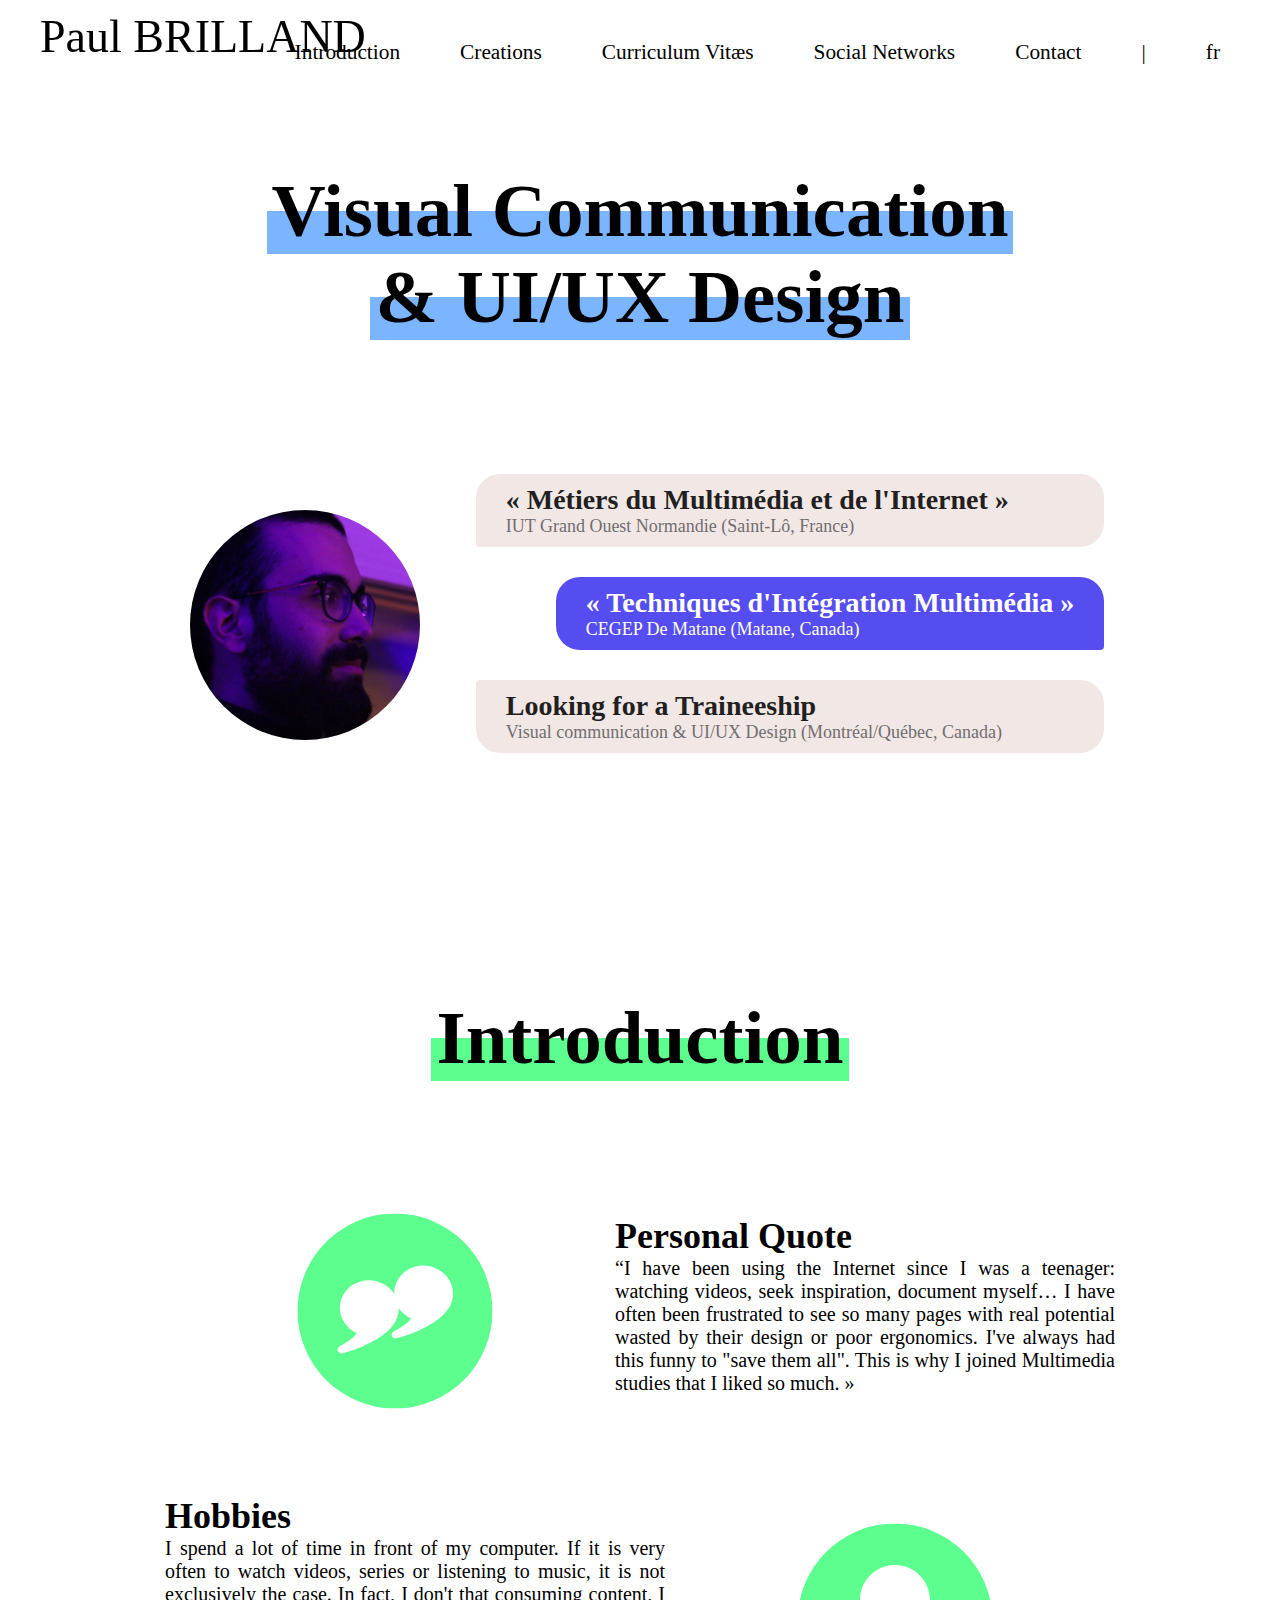
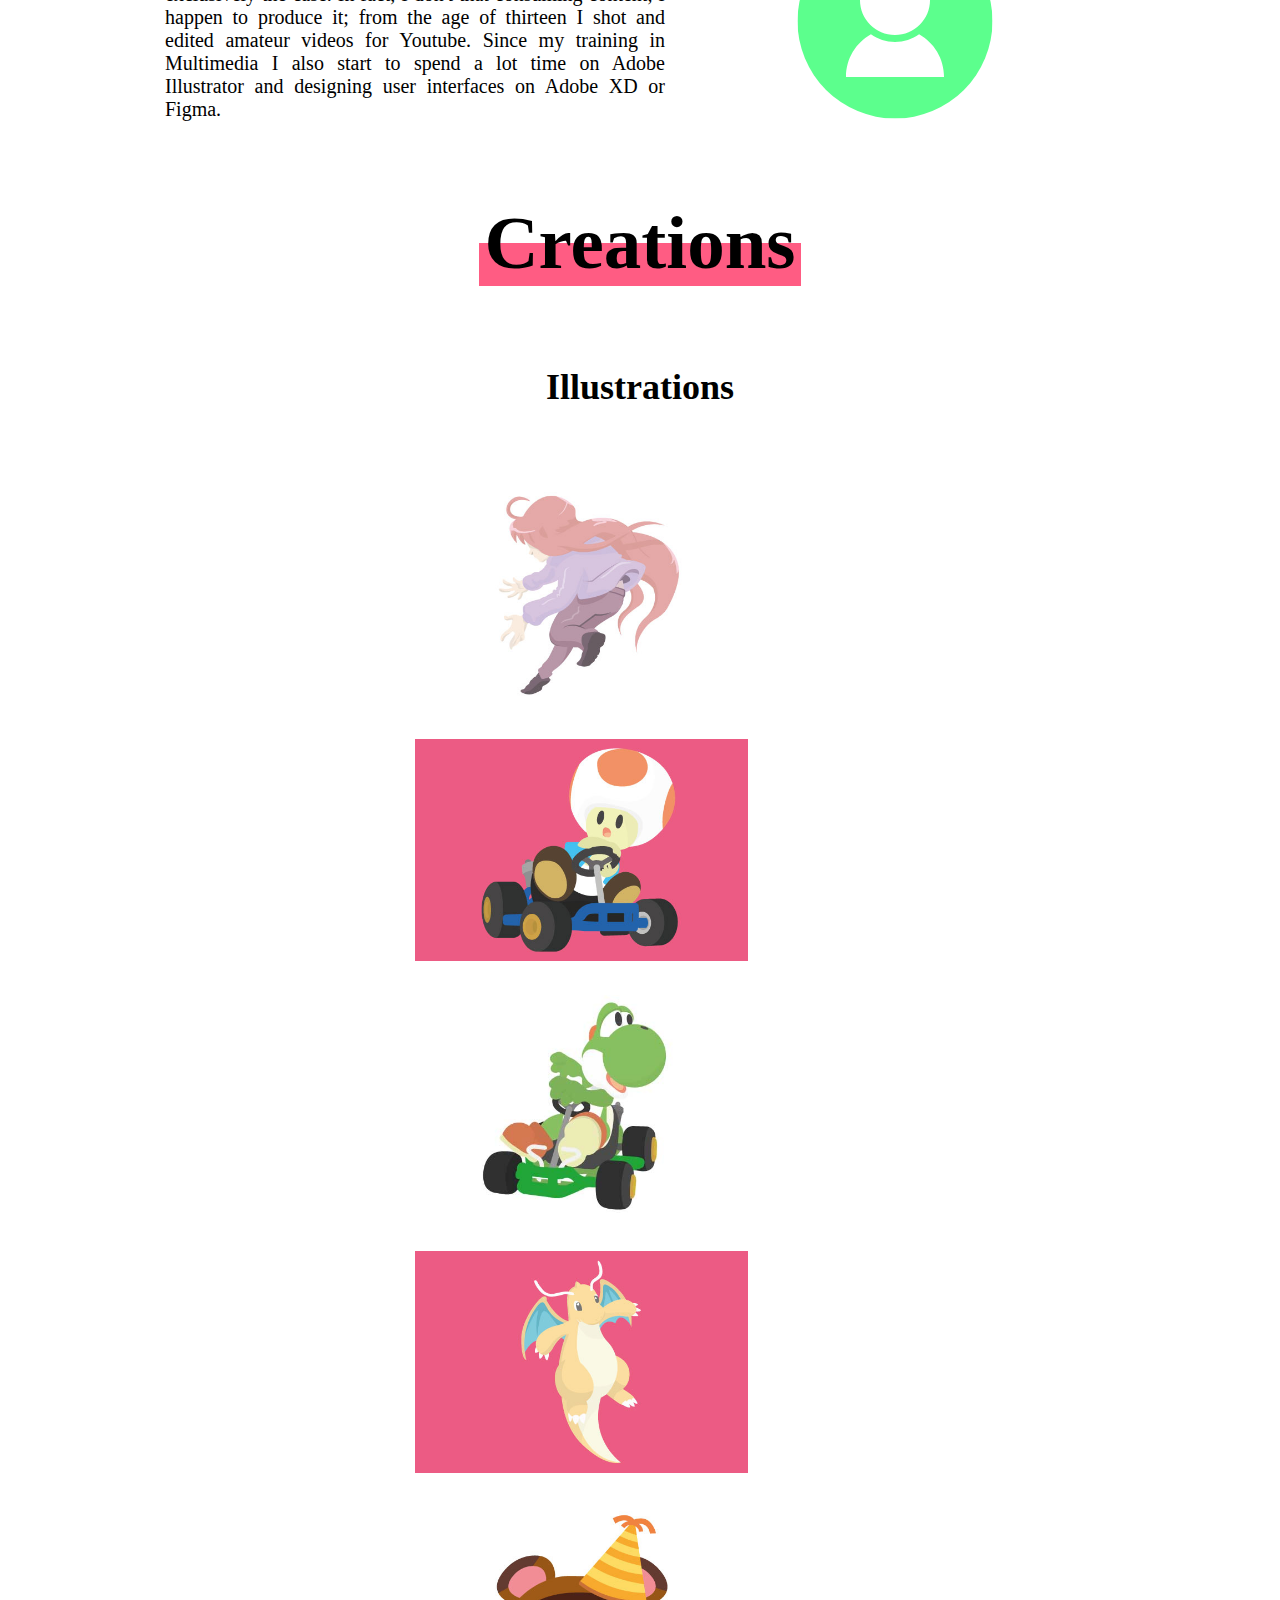
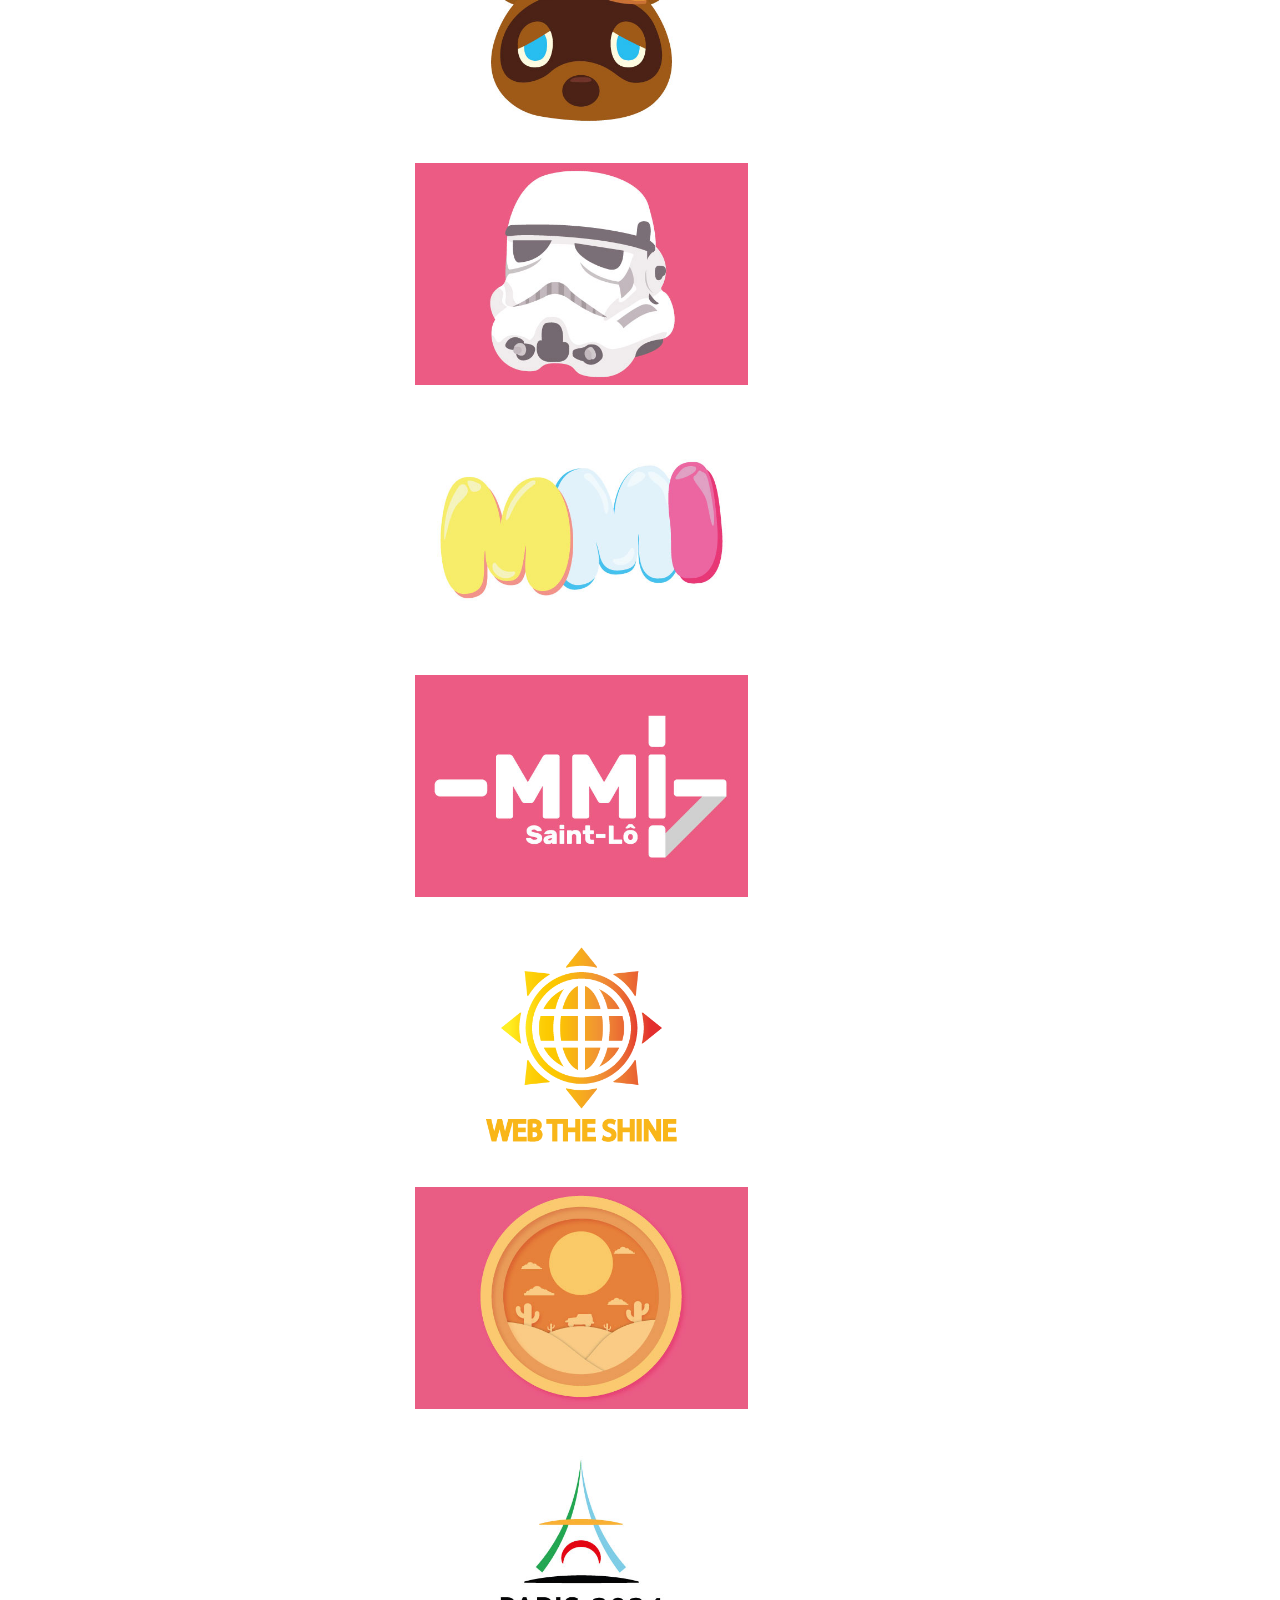
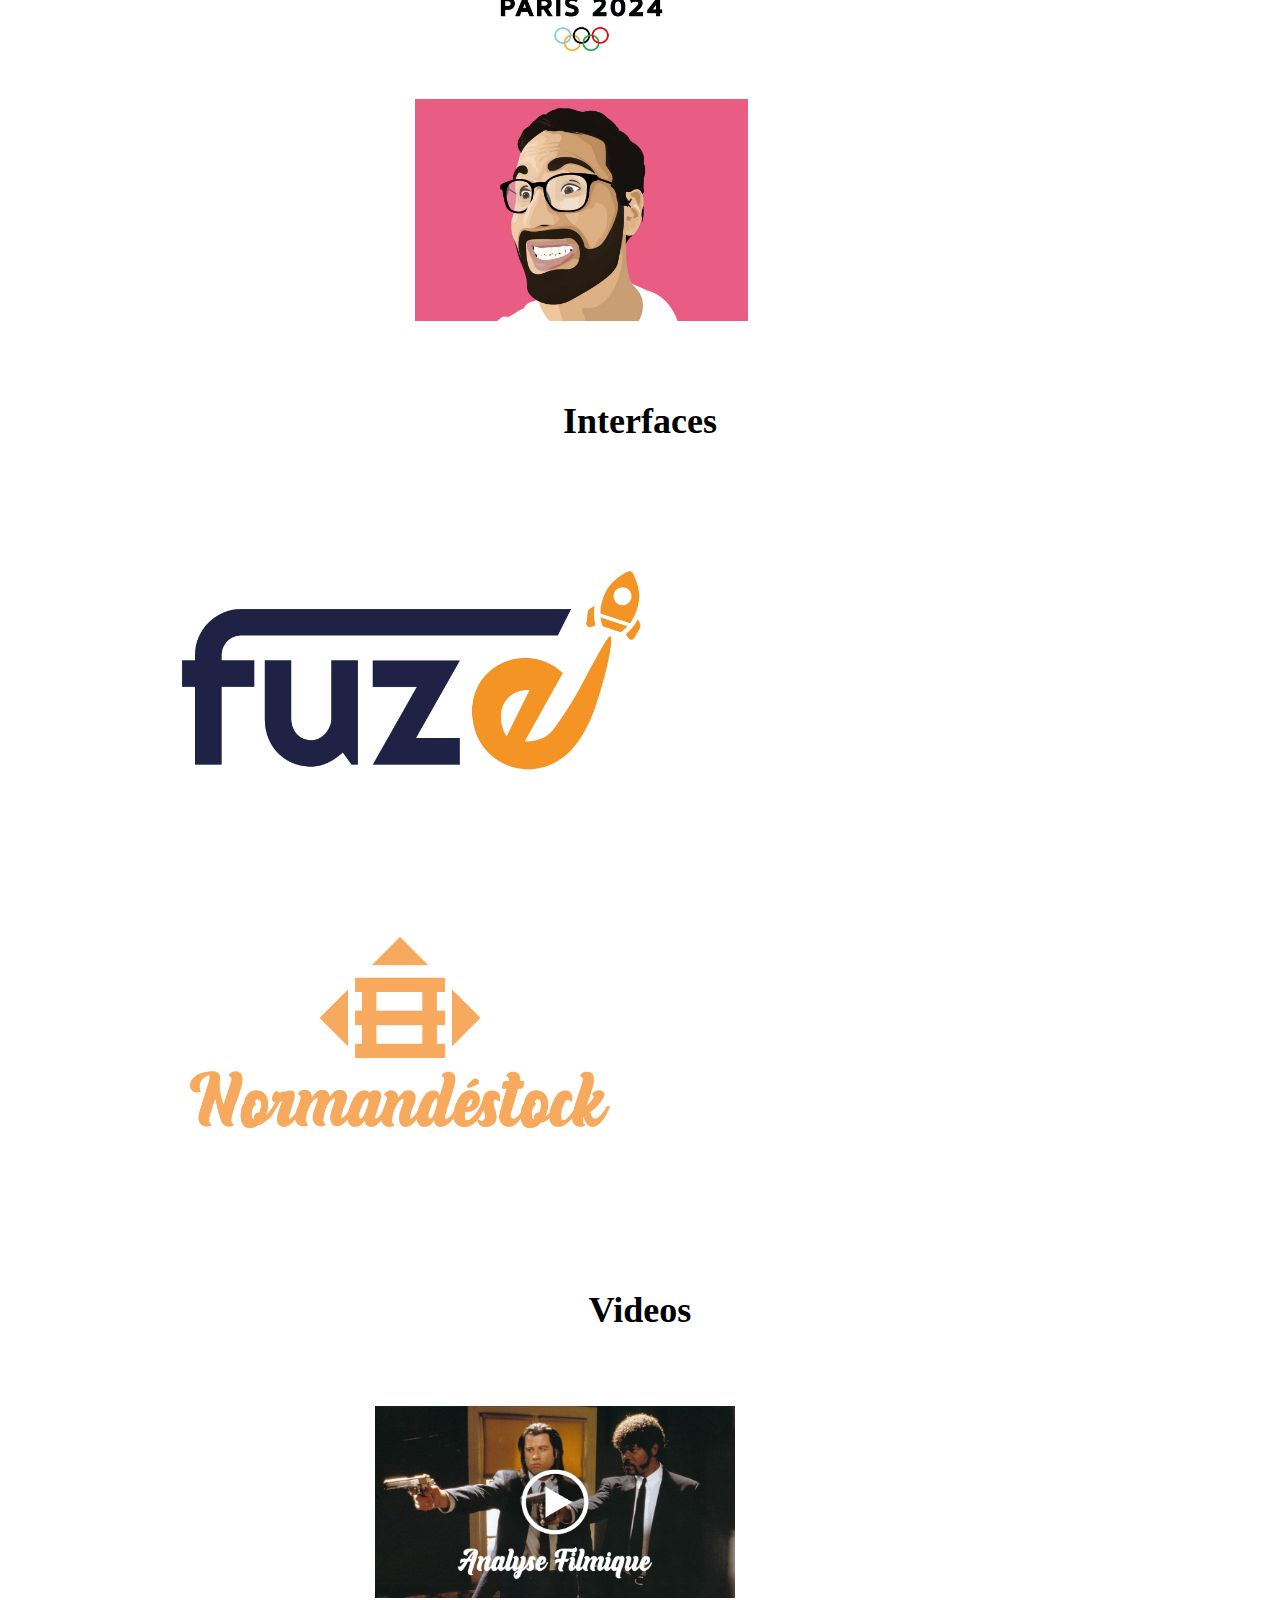
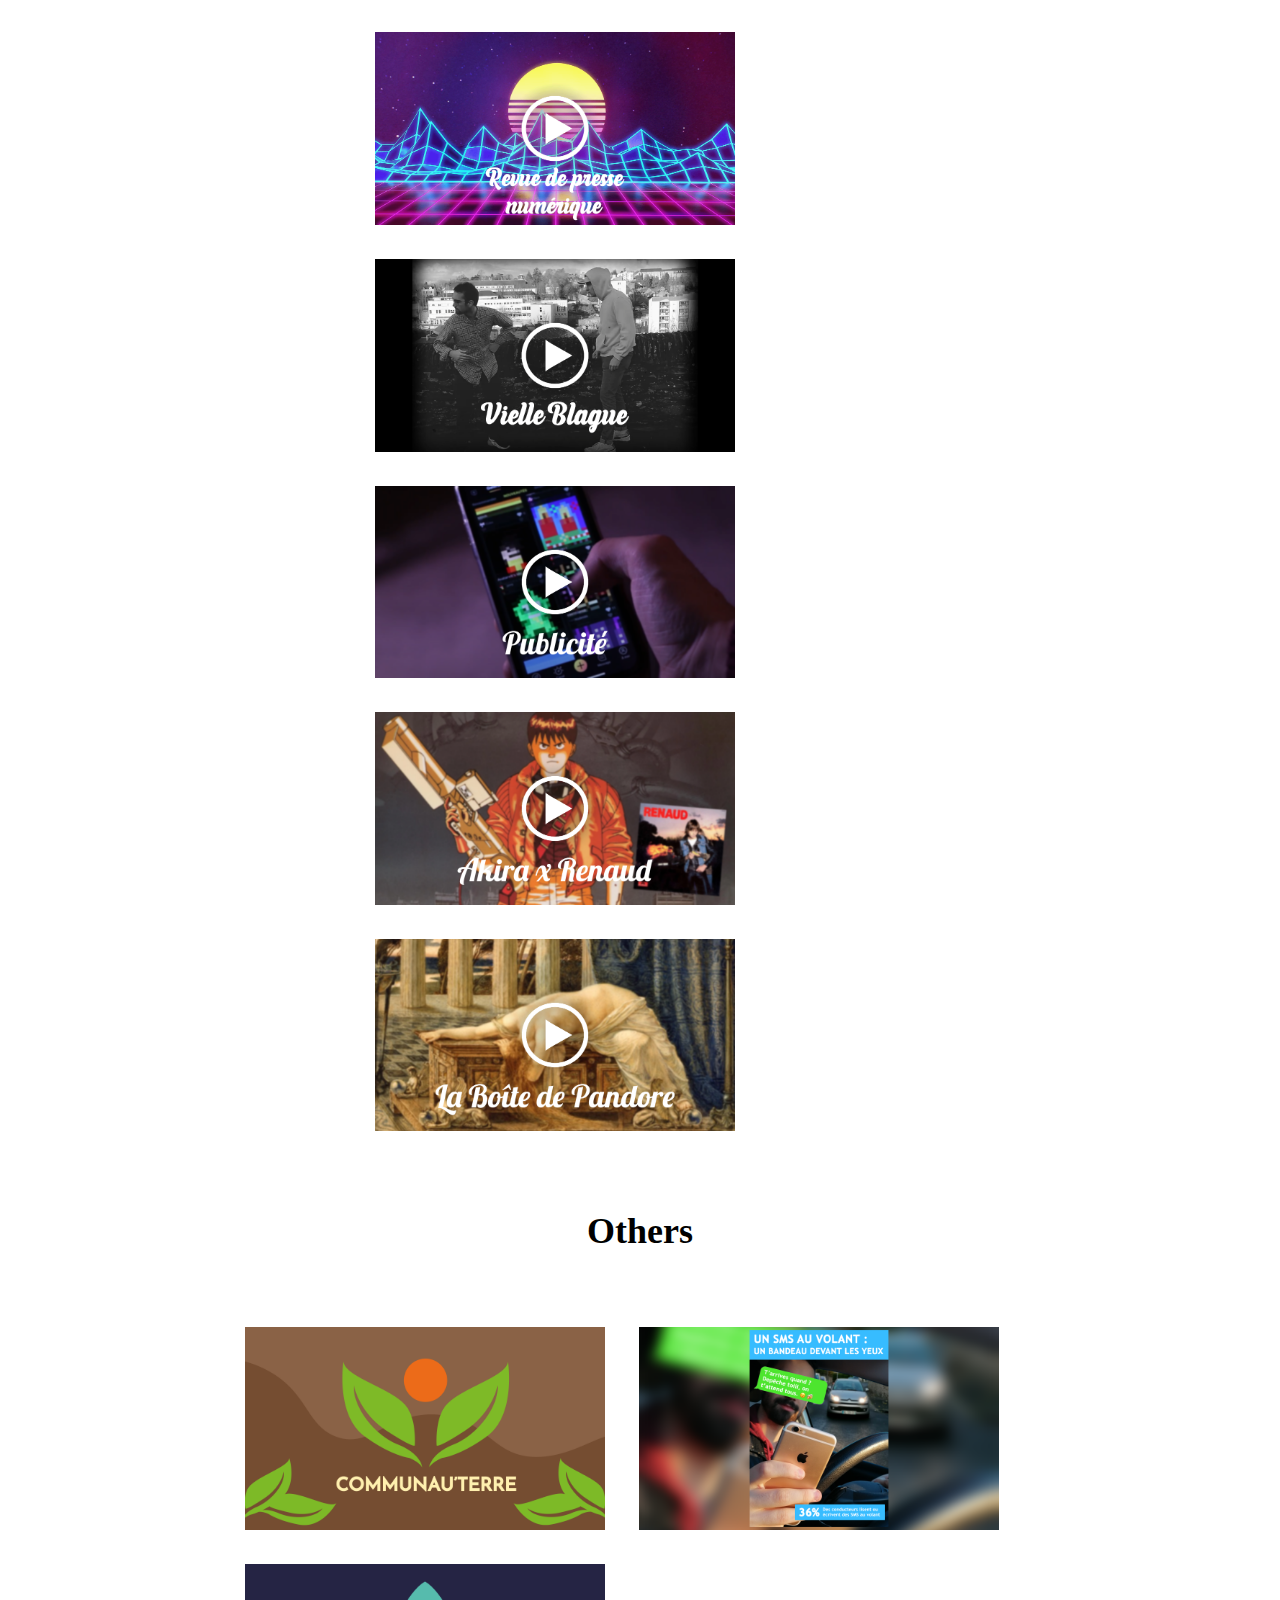
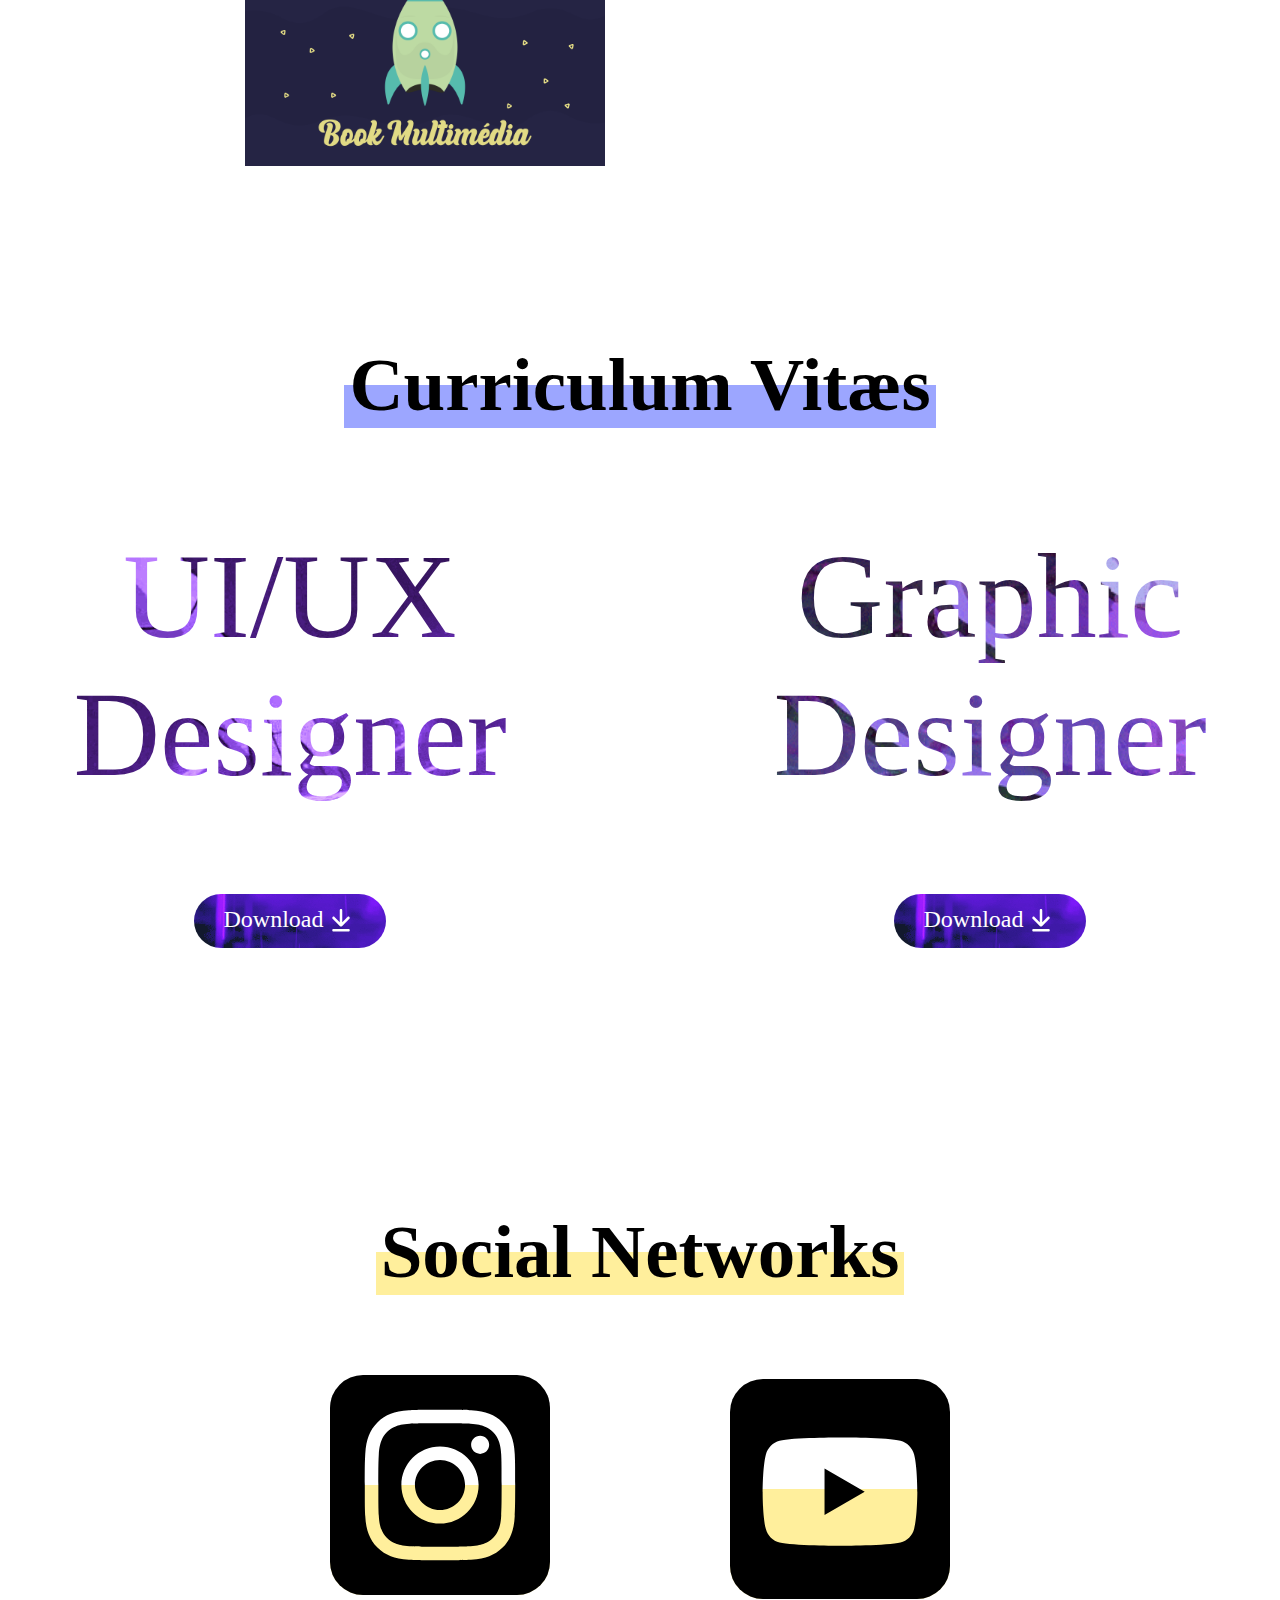
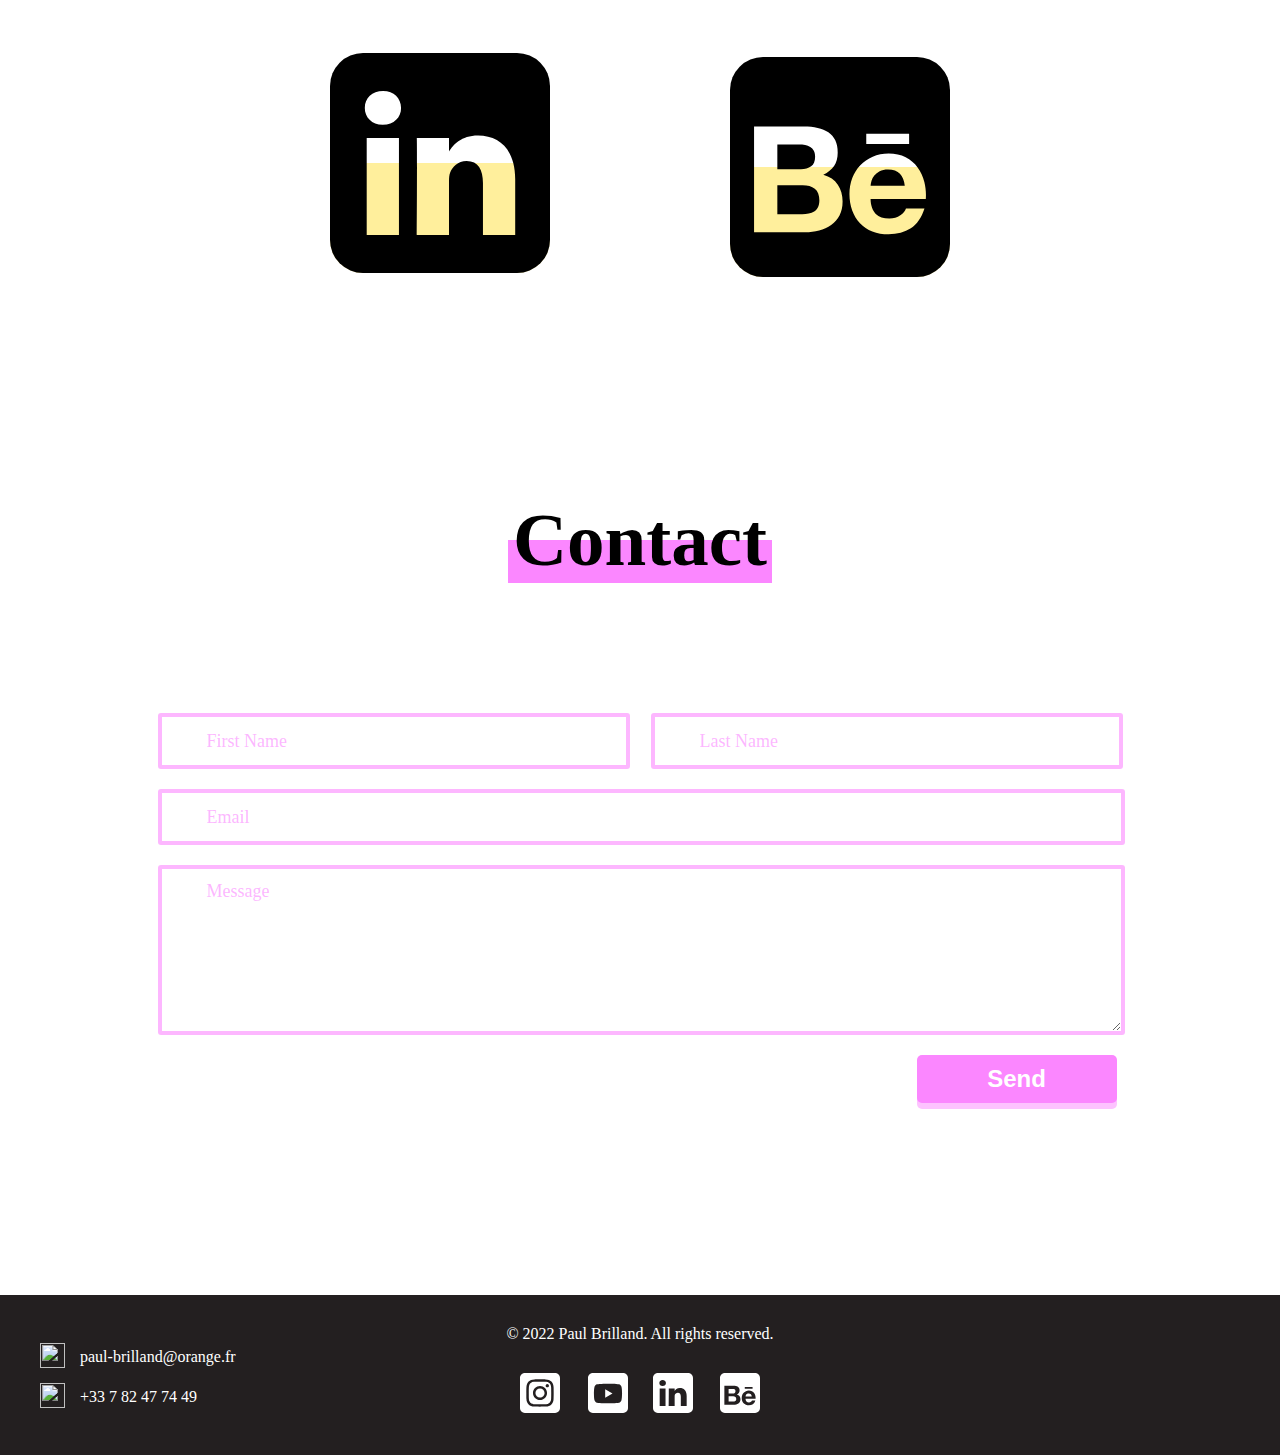
==== english.html @ ced06156 "Add files via upload" ====
<!DOCTYPE html>
<html lang="fr">

<head>
    <title>Portfolio - Paul BRILLAND</title>
    <meta charset="utf-8" />
    <meta name="viewport" content="width=device-width, initial-scale=1.0">
    <link rel="icon" href="images/logo.png" />
    <script src="https://ajax.googleapis.com/ajax/libs/jquery/3.5.1/jquery.min.js"></script>
    <link rel="stylesheet" href="style.css" />
    <link rel="stylesheet" href="lightbox.min.css" />
    <script src="lightbox-plus-jquery.min.js"></script>
</head>

<body>
    <header>
        <a id="logo" href="#accueil">Paul BRILLAND</a>
        <ul id="sectionsheader">            
           <li class="headli"><a href="index.html">fr</a></li>
           <li>|</li>
           <li class="headli"><a href="#contact">Contact</a></li>
           <li class="headli"><a href="#reseaux">Social Networks</a></li>
           <li class="headli"><a href="#cv">Curriculum Vitæs</a></li>
           <li class="headli"><a href="#creations">Creations</a></li>
           <li class="headli" id="headpres"><a href="#presentation">Introduction</a></li> 
        </ul>    
    </header>

    <section id="accueil">
        <h1 id="titre_accueil">Visual Communication</h1>
        <h2 id="soustitre_accueil">& UI/UX Design</h2>
        <!-- <div id="bullebleue"></div> -->
        <div><img id="moi" src="images/moi.jpg" alt=""></div>
        <div id="bulles">
            <a href="https://www.stlo.unicaen.fr/mmi/">
            <div class="textes" id="txt1">
                <h3>« Métiers du Multimédia et de l'Internet »</h3>
                <p>IUT Grand Ouest Normandie (Saint-Lô, France)</p>
            </div>
            </a>
            <a href="https://www.cegep-matane.qc.ca/programmes/integration-multimedia/">
            <div class="textes" id="txt2">
                <h3>« Techniques d'Intégration Multimédia »</h3>
                <p>CEGEP De Matane (Matane, Canada)</p>
            </div>
            </a>
            <a href="https://www.linkedin.com/in/paul-brilland-multim%C3%A9dia/">
            <div class="textes" id="txt3">
                <h3>Looking for a Traineeship</h3>
                <p>Visual communication & UI/UX Design (Montréal/Québec, Canada)</p>
            </div>
            </a>
        </div>
    </section>

    <!-- <section id="transition">
        <div class="scroll text1">
            <div><span>Graphisme </span>Experience <span>
                Utilisateur </span>France <span> Multimédia</span>
            </div>
        </div>
        <div class="scroll text2">
            <div>
                Internet <span>Communication </span>Visuelle <span>
                Canada </span>UI/UX Design
            </div>
        </div>
        <div class="scroll text3">
            <div><span>Graphisme </span>Experience <span>
                Utilisateur </span>France <span> Multimédia</span>
            </div>
        </div>
        <div class="scroll text4">
            <div>
                Internet <span>Communication </span>Visuelle <span>
                Canada </span>UI/UX Design
            </div>
        </div>
    </section> -->

    <section id="presentation">
        <h2 id="titre_presentation">Introduction</h2>
        <div>
            <div id="presdivhaut">
                <div id="cercle1"><img id="imgcercle1" src="images/icons/quotes.svg" alt="" height="200px" width="200px"/></div>
                <div id="citation">
                    <h3>Personal Quote</h3>
                    <p>“I have been using the Internet since I was a teenager: watching videos,
                        seek inspiration, document myself… I have often been frustrated
                        to see so many pages with real potential wasted by their
                        design or poor ergonomics. I've always had this funny
                        to "save them all". This is why I joined
                        Multimedia studies that I liked so much. »</p>
                </div>
            </div>
            <div id="presdivbas">
                <div id="experience">
                    <h3>Hobbies</h3>
                    <p>I spend a lot of time in front of my computer. If it is very often to watch videos,
                        series or listening to music, it is not exclusively the case. In fact, I don't
                        that consuming content, I happen to produce it; from the age of thirteen I shot and edited
                        amateur videos for Youtube. Since my training in Multimedia I also start to spend a lot
                        time on Adobe Illustrator and designing user interfaces on Adobe XD or Figma.</p>
                </div>
                <div id="cercle2"><img id="imgcercle2" src="images/icons/person.svg" alt="" height="200px" width="200px"/></div>
            </div>
        </div>
    </section>

    <section id="creations">
        <h2 id="titre_creations">Creations</h2>
        <h3>Illustrations</h3>

        <div id="gallery_illustration">
            <a href="images/gallery/grand/madeline.jpg" data-lightbox="mygallery"><img src="images/gallery/petit/madeline.jpg"></a>
            <a href="images/gallery/grand/toad.jpg" data-lightbox="mygallery"><img src="images/gallery/petit/toad.jpg"></a>
            <a href="images/gallery/grand/yoshi.jpg" data-lightbox="mygallery"><img src="images/gallery/petit/yoshi.jpg"></a>
            <a href="images/gallery/grand/dracolosse.jpg" data-lightbox="mygallery"><img src="images/gallery/petit/dracolosse.jpg"></a>
            <a href="images/gallery/grand/tomnook.jpg" data-lightbox="mygallery"><img src="images/gallery/petit/tomnook.jpg"></a>
            <a href="images/gallery/grand/stormtrooper.jpg" data-lightbox="mygallery"><img src="images/gallery/petit/stormtrooper.jpg"></a>
            <a href="images/gallery/grand/mmi2.jpg" data-lightbox="mygallery"><img src="images/gallery/petit/mmi2.jpg"></a>
            <a href="images/gallery/grand/mmi.jpg" data-lightbox="mygallery"><img src="images/gallery/petit/mmi.jpg"></a>
            <a href="images/gallery/grand/web-the-shine.jpg" data-lightbox="mygallery"><img src="images/gallery/petit/web-the-shine.jpg"></a>
            <a href="images/gallery/grand/desert.jpg" data-lightbox="mygallery"><img src="images/gallery/petit/desert.jpg"></a>
            <a href="images/gallery/grand/paris.jpg" data-lightbox="mygallery"><img src="images/gallery/petit/paris.jpg"></a>
            <a href="images/gallery/grand/expression.jpg" data-lightbox="mygallery"><img src="images/gallery/petit/expression.jpg"></a>
        </div>

        <h3>Interfaces</h3>

        <div id="gallery_interface">
            <a href="downloads/Maquette_fuze.pdf"><img class="miniainterface" src="images/gallery/petit/fuze.jpg"></a>
            <a href="downloads/Maquette Normandestock.pdf"><img class="miniainterface" src="images/gallery/petit/normandestock.jpg"></a>
        </div>

        <h3>Videos</h3>
        
        <div id="gallery_video">
            <a href="https://youtu.be/A3hyQUJ5_hw"><img class="miniavideo" src="images/gallery/petit/videopulp.png"></a>
            <a href="https://youtu.be/rqh_VipT00g"><img class="miniavideo" src="images/gallery/petit/videorevue.png"></a>
            <a href="https://youtu.be/QVbLG57rSyE"><img class="miniavideo" src="images/gallery/petit/videoblague.png"></a>
            <a href="https://youtu.be/_e_J-UdAjuI"><img class="miniavideo" src="images/gallery/petit/videopub.png"></a>
            <a href="https://youtu.be/x0wsGD14ycM"><img class="miniavideo" src="images/gallery/petit/videoakirarenaud.png"></a>
            <a href="https://youtu.be/jtBm-h647gI"><img class="miniavideo" src="images/gallery/petit/videopandore.png"></a>
        </div>

        <h3>Others</h3>

        <div id="gallery_autres">
            <a href="downloads/COMMUNAU'TERRE - CHARTE GRAPHIQUE.pdf"><img class="miniaautres" src="images/gallery/petit/chartecommu.png"></a>
            <a href="images/gallery/petit/prevention.png" data-lightbox="mygallery"><img class="miniaautres" src="images/gallery/petit/prevention.png"></a>
            <a href="https://poilpuce.github.io/"><img class="miniaautres" src="images/gallery/petit/book.png"></a>
        </div>

    </section>

    <section id="cv">
        <h2 id="titre_cv">Curriculum Vitæs</h2>
        <div class="containergif">
            <div id="UIUX"><a href="downloads/CV Paul BRILLAND UIUX.pdf" download="CV Paul BRILLAND UI/UX Designer">UI/UX<br/> Designer</a></div>
        </div>
        <div class="containergif">
            <div id="Graphiste"><a href="downloads/CV Paul BRILLAND Graphiste.pdf" download="CV Paul BRILLAND Designer Graphique">Graphic<br/> Designer</a></div>
        </div>
        <div class="dl" id="dlUIUX"><a href="downloads/CV Paul BRILLAND UIUX.pdf" download="CV Paul BRILLAND UI/UX Designer">Download</a><img class="imgdl" src="images/icons/dl.svg" alt="" height="30px" width="30px"></div>
        <div class="dl" id="dlGraph"><a href="downloads/CV Paul BRILLAND Graphiste.pdf" download="CV Paul BRILLAND Designer Graphique"><p>Download</p></a><img class="imgdl" src="images/icons/dl.svg" alt="" height="30px" width="30px"></div>
    </section>

    <section id="reseaux">
        <h2 id="titre_reseaux">Social Networks</h2>
        <div id="divreseaux">
            <a href="https://www.instagram.com/poilpuce/"><div id="instagram"><img id="imginstagram" src="images/icons/instagram.svg" alt="" height="220px" width="220px"/></div></a>
            <a href="https://www.youtube.com/c/poulposs"><div id="youtube"><img id="imgyoutube" src="images/icons/youtube.svg" alt="" height="220px" width="220px"/></div></a>
            <a href="https://www.linkedin.com/in/paul-brilland-multim%C3%A9dia/"><div id="linkedin"><img id="imglinkedin" src="images/icons/linkedin.svg" alt="" height="220px" width="220px"/></div></a>
            <a href="https://www.behance.net/poilpuce"><div id="behance"><img id="imgbehance" src="images/icons/behance.svg" alt="" height="220px" width="220px"/></div></a>
        </div>
    </section>

    <section id="contact">
        <h2 id="titre_contact">Contact</h2>
        
        <div class="wpcf7" id="wpcf7-f156-p143-o1 formwrap">
            <form action="/?page_id=143#wpcf7-f156-p143-o1" method="post" class="wpcf7-form" novalidate="novalidate">
                <div style="display: none;">
                    <input type="hidden" name="_wpcf7" value="156">
                    <input type="hidden" name="_wpcf7_version" value="3.7.2">
                    <input type="hidden" name="_wpcf7_locale" value="en_US">
                    <input type="hidden" name="_wpcf7_unit_tag" value="wpcf7-f156-p143-o1">
                    <input type="hidden" name="_wpnonce" value="d1da331d93">
                </div>
                <p>
                   <span class="wpcf7-form-control-wrap Name">
                    <input type="text" name="Fname" id="fname" value="" size="40" class="nameinput wpcf7-form-control wpcf7-text wpcf7-validates-as-required" aria-required="true" aria-invalid="false" placeholder="First Name">
                    <input type="text" name="Name" id="name" value="" size="40" class="nameinput wpcf7-form-control wpcf7-text wpcf7-validates-as-required" aria-required="true" aria-invalid="false" placeholder="Last Name">
                  </span>
                  <span class="wpcf7-form-control-wrap Email">
                    <input type="email" name="Email"  size="40" class="emailinput wpcf7-form-control wpcf7-text wpcf7-email wpcf7-validates-as-required wpcf7-validates-as-email" aria-required="true" aria-invalid="false" placeholder="Email">
                  </span>
                  <span class="wpcf7-form-control-wrap Message">
                    <textarea name="Message" cols="40" rows="10" class="wpcf7-form-control wpcf7-textarea" aria-invalid="false" placeholder="Message"></textarea>
                  </span>
                  <input type="submit" value="Send" class="wpcf7-form-control wpcf7-submit btn">
                  <img class="ajax-loader" src="http://www.jordancundiff.com/wp-content/plugins/contact-form-7/images/ajax-loader.gif" alt="Sending ..." style="visibility: hidden;">
                </p>
              <div class="wpcf7-response-output wpcf7-display-none">
              </div>
          </form>
        </div>
          
    </section>

    <footer>
        <p>© 2022 Paul Brilland. All rights reserved.</p>
        <ul>
            <li><a href="https://www.instagram.com/poilpuce/"><div id="finstagram"><img id="imginstagramb" src="images/icons/instagramb.svg" alt="" height="40px" width="40px"/></div></a></li>
            <li><a href="https://www.youtube.com/c/poulposs"><div id="fyoutube"><img id="imgyoutubeb" src="images/icons/youtubeb.svg" alt="" height="40px" width="40px"/></div></a></li>
            <li><a href="https://www.linkedin.com/in/paul-brilland-multim%C3%A9dia/"><div id="flinkedin"><img id="imglinkedinb" src="images/icons/linkedinb.svg" alt="" height="40px" width="40px"/></div></a></li>
            <li><a href="https://www.behance.net/poilpuce"><div id="fbehance"><img id="imgbehanceb" src="images/icons/behanceb.svg" alt="" height="40px" width="40px"/></div></a></li>
        </ul>
        <ul id="contactfooter">
            <li class="mailto"><a href="mailto:paul-brilland@orange.fr"><img class="iconfooter" src="https://img.icons8.com/ios-filled/50/ffffff/apple-mail.png" height="25px" width="25px"/> paul-brilland@orange.fr</a></li>
            <li><img class="iconfooter" src="https://img.icons8.com/ios-filled/50/ffffff/apple-phone.png" height="25px" width="25px"/> +33 7 82 47 74 49</li>
        </ul>
    </footer>
</body>
<script type="text/javascript" src="main.js"></script>

</html>
---- style.css ----
*{
    margin: 0;
    padding: 0;
    scroll-behavior: smooth;
}

@font-face { font-family: Apercu_L; src: url('fonts/Apercu\ Light.otf'); }
@font-face { font-family: Apercu_M; src: url('fonts/Apercu\ Medium.otf'); }
@font-face { font-family: Apercu_MI; src: url('fonts/Apercu\ Medium\ Italic.otf'); }
@font-face { font-family: Apercu_B; font-weight: bold; src: url('fonts/Apercu\ Bold.otf');}

body{
    font-family: Apercu_M;
}

header{
    background: white;
    top: 40px;
    right: 0;
    position: fixed;
    z-index: 10;
}

#logo{
    font-family: Apercu_B;
    font-size: 46px;
    position: fixed;
    left: 40px;
    top: 10px;
    
}

#logo::before{
    transform: scaleX(0);
    transform-origin: bottom right;
    content: " ";
    display: block;
    position: absolute;
    top: 0; right: 0; bottom: 0; left: 0;
    inset: 0 0 0 0;
    background: linear-gradient(
        to bottom,
        transparent 50%,
        #7BB4FF 30%
    );
    z-index: -1;
    transition: transform .3s ease;
}

#logo:hover::before{
    transform: scaleX(1);
    transform-origin: bottom left;
}

a{
    text-decoration: none;
    color: black;
}

#sectionsheader>li{
    font-family: Apercu_L;
    cursor: default;
    display:inline;
    float: right;
    font-size: 16pt;
    margin-right: 60px;
    transition: .3s;
}

#sectionsheader>li:nth-child(7){
    margin-left: 15px;
}

#sectionsheader>li:nth-child(7):hover{
    background: linear-gradient(
        to bottom,
        transparent 50%,
        #5CFF8D 30%
    );
}

#sectionsheader>li:nth-child(6):hover{
    background: linear-gradient(
        to bottom,
        transparent 50%,
        #FF5C83 30%
    );
}

#sectionsheader>li:nth-child(5):hover{
    background: linear-gradient(
        to bottom,
        transparent 50%,
        #9ca6ff 30%
    );
}

#sectionsheader>li:nth-child(4):hover{
    background: linear-gradient(
        to bottom,
        transparent 50%,
        #FFEF9C 30%
    );
}

#sectionsheader>li:nth-child(3):hover{
    background: linear-gradient(
        to bottom,
        transparent 50%,
        rgb(251, 135, 255) 30%
    );
}

#sectionsheader>li:nth-child(1):hover{
    background: linear-gradient(
        to bottom,
        transparent 50%,
        rgb(255, 94, 54) 30%
    );
}

.headli{
    cursor: pointer;
}

.headli:hover{
    /* top: 0; right: 0; bottom: 0; left: 0;
    inset: 0 0 0 0;
    background: #07eea9; */
    -webkit-transform: scale(1.2);
    -ms-transform: scale(1.2);
    transform: scale(1.13);
}

section{
    height: 100vh;
    display: flex;
    flex-direction: column;
    align-items: center;
    justify-content: center;
}

h1, #titre_accueil{
    margin-top: 80px;
    font-size: 75px;
    font-family: Apercu_B;
    padding: 0 5px;
    background: linear-gradient(
        to bottom,
        transparent 50%,
        #7BB4FF 30%
    );
}

h2, #soustitre_accueil{
    font-size: 75px;
    font-family: Apercu_B;
    padding: 0 5px;
    background: linear-gradient(
        to bottom,
        transparent 50%,
        #7BB4FF 30%
    );
}

#moi{
    margin-left: -450px;
    margin-top: 170px;
    width: 230px;
    /* border: #F1E8E6 solid 10px; */
    border-radius: 50%;
    transition: 1s;
    cursor: pointer;
}

#moi:hover{
    transform: scale(1.1);
}

#bulles{
    margin-top: -270px;
    margin-left: 300px;
}

.textes>h3{
    font-family: Apercu_M;
    font-size: 28px;
}
.textes>p{
    font-family: Apercu_MI;
    font-size: 18px;
}

#txt1{
    margin-bottom: 30px;
    color: #231F20;
    padding: 10px 30px;
    background-color: #F1E8E6;
    border-radius: 24px 24px 24px 4px;
    transition: 1s;
    cursor: pointer;
}

#txt1:hover,#txt2:hover,#txt3:hover{
    transform: scale(1.1);
}

#txt2{
    margin-bottom: 30px;
    margin-left: 80px;
    color: white;
    padding: 10px 30px;
    background-color: #554DF0;
    border-radius: 24px 24px 4px 24px;
    transition: 1s;
    cursor: pointer;
}

#txt3{
    margin-bottom: 60px;
    color: #231F20;
    box-sizing: border-box;
    padding: 10px 30px;
    background-color: #F1E8E6;
    background-size: auto 120px;
    border-radius: 4px 24px 24px 24px;
    transition: 1s;
    cursor: pointer;
}

#txt1>p, #txt3>p{
    color: #726D6E;
}

/* Transition */

#titre_presentation{
    margin-top: 50px;
    background: linear-gradient(
        to bottom,
        transparent 50%,
        #5CFF8D 30%
    );
}

#imgcercle1{
    transform: scale(0.75);
    background-color: #5CFF8D;
    padding: 30px;
    border-radius: 50%;

    margin-top: 100px;
    margin-left: 100px;
}

/* #cercle1{
    position: relative;
    background-color: #5CFF8D;
    border-radius: 50%;
} */

#citation{
    margin-top: -230px;
    margin-left: 450px;
}

#experience{
    margin-top: 100px;

}

#citation>h3, #experience>h3{
    font-family: Apercu_M;
    font-size: 36px;
}

#citation>p, #experience>p{
    font-family: Apercu_L;
    font-size: 20px;
    text-align: justify;
    width: 500px;
}

#imgcercle2{
    transform: scale(0.75);
    background-color: #5CFF8D;
    padding: 30px;
    border-radius: 50%;

    margin-top: -230px;
    margin-left: 600px;
    z-index: 9;
}

#creations{
    height: auto;
}

#titre_creations{
    margin-bottom: 30px;
    background: linear-gradient(
        to bottom,
        transparent 50%,
        #FF5C83 30%
    );
}

#creations>h3{
    margin-top: 50px;
    margin-bottom: 50px;
    font-family: Apercu_M;
    font-size: 36px;
}

#gallery_illustration{
    margin: 10px 400px;
}

#gallery_illustration img{
    transition: 1s;
    padding: 15px;
    width: 333px;
}

#gallery_illustration img:hover{
    filter: grayscale(100%);
    transform: scale(1.1);
}

#gallery_video{
    margin-left: 130px;
    padding: 10px 230px;
}

.miniavideo{
    width: 360px;
    transition: 1s;
    padding: 15px;
}

.miniavideo:hover{
    transform: scale(1.1);
    filter: grayscale(100%);
}

#gallery_interface{
    margin-left: 0px;
    padding: 10px 100px;
}

.miniainterface{
    width: 550px;
    transition: 1s;
    padding: 25px;
}

.miniainterface:hover{
    transform: scale(1.1);
    filter: grayscale(100%);
}

#gallery_autres{
    padding: 10px 230px;
}

.miniaautres{
    width: 360px;
    transition: 1s;
    padding: 15px;
}

.miniaautres:hover{
    transform: scale(1.1);
    filter: grayscale(100%);
}

#titre_cv{
    background: linear-gradient(
        to bottom,
        transparent 50%,
        #9ca6ff 30%
    );
}

#cv>h3{
    font-family: Apercu_M;
    font-size: 36px;
}

.containergif{
    display: flex;
    align-items: center;
    justify-content: center;
    transition: 1s;
}

.containergif:hover{
    transform: scale(1.02);
}

#UIUX{
    margin-top: 100px;
    margin-left: -700px;
    height: 400px;
    width: 650px;
    background:url(images/hand.gif);
    background-size: 650px 400px;
    font-size: 120px;
    font-family: Apercu_B;
    text-align: center;
    -webkit-text-fill-color: transparent;
    -webkit-background-clip: text;
}

#Graphiste{
    margin-top: -400px;
    margin-left: 700px;
    height: 400px;
    width: 650px;
    background:url(images/street.gif);
    background-size: 650px 400px;
    font-size: 120px;
    font-family: Apercu_B;
    text-align: center;
    -webkit-text-fill-color: transparent;
    -webkit-background-clip: text;
}

.dl{
    max-height: 34px;
    color: white;
    font-family: Apercu_B;
    font-size: 24px;
    background:url(images/rain.gif);
    background-size: 300px;
    padding: 10px 30px;
    border-radius: 30px 30px 30px 30px;
    transition: 1s;
}

.dl>a{
    color: white;
    float: left;
    position: relative;
    margin-top: 2px;
    margin-right: 3px; 
}

.dl:hover{
    transform: scale(1.05);
    filter: alpha(100%);
    cursor: pointer;
}

#dlUIUX{
    margin-top: -34px;
    margin-left: -700px;    
}

#dlGraph{
    position: relative;
    margin-top: -54px;
    margin-left: 700px;
}

#titre_reseaux{
    background: linear-gradient(
        to bottom,
        transparent 50%,
        #FFEF9C 30%
    );
}

#reseaux>h3{
    font-family: Apercu_M;
    font-size: 36px;
}

#instagram{
    margin-top: 80px;
    margin-left: 0px;
}

#youtube{
    margin-top: -220px;
    margin-left: 400px;
}

#linkedin{
    margin-top: 50px;
    margin-left: 0px;
}

#behance{
    margin-top: -220px;
    margin-left: 400px;
}

#imglinkedin, #imgyoutube, #imgbehance, #imginstagram{
    border-radius: 15%;
    background: linear-gradient(
        to bottom,
        transparent 50%,
        #FFEF9C 30%
    );
    transition: 1s;
}

#imglinkedin:hover, #imgyoutube:hover, #imgbehance:hover, #imginstagram:hover{
    transform: scale(1.1);
    cursor: pointer;
}

#titre_contact{
    background: linear-gradient(
        to bottom,
        transparent 50%,
        rgb(251, 135, 255) 30%
    );
}

#contact>h3{
    font-family: Apercu_M;
    font-size: 36px;
}

footer{
    padding-top: 30px;
    font-family: Apercu_M;
    text-align: center;
    color: white;
    height: 130px;
    background-color: #231F20;
}

footer>p{
    margin-bottom: 30px;
}

#finstagram{
    margin-left: -200px;
}

#fyoutube{
    margin-top: -44px;
    margin-left: -65px;
}

#flinkedin{
    margin-top: -44px;
    margin-left: 65px;
}

#fbehance{
    margin-top: -44px;
    margin-left: 200px;
}

#imgyoutubeb, #imginstagramb, #imglinkedinb, #imgbehanceb{
    transition: 1s;
}

#imgyoutubeb:hover, #imginstagramb:hover, #imglinkedinb:hover, #imgbehanceb:hover{
    transform: scale(1.1);
    cursor: pointer;
}

#contactfooter{
    position: absolute;
    left: 80px;
    margin-top: -80px;
    text-align: left;
    list-style: none;
    line-height: 40px;
}

.iconfooter{
    position: absolute;
    left: -40px;
    padding-top: 6px;
}

.mailto{
    cursor: pointer;
    transition: 0.3s;
}

.mailto:hover{
    transform: scale(1.05);
}

.mailto>a{
    color: white;
    float: left;
    position: relative;
}


/* Code opensource emprunté */
  

form {
    color: rgba(251, 135, 255, 0.6);
    margin-top: 100px;
    margin-left:auto;
    margin-right:auto;
    width: 965px;
    height: 450px;
    padding:30px;
    -moz-border-radius: 3px;
    -webkit-border-radius: 3px;
    border-radius: 3px;
    -moz-background-clip: padding;
    -webkit-background-clip: padding-box;
    background-clip: padding-box; 
    overflow: hidden; 
}

textarea{
    resize:vertical;
	background: white; 
    width: 894px;
    height: 150px;
    border: rgba(251, 135, 255, 0.6) solid 4px;
    -moz-border-radius: 3px;
    -webkit-border-radius: 3px;
    border-radius: 3px;
    -moz-background-clip: padding;
    -webkit-background-clip: padding-box;
    background-clip: padding-box; 
    display: block;
    font-family: Apercu_M;
    font-size: 18px;
    color: rgba(58, 58, 58, 0.6);
    padding-left: 45px;
    padding-right: 20px;
    padding-top: 12px;
    margin-bottom: 20px;
    overflow: hidden;
}

select {
    width: 960px;
    height: 48px;
    line-height: 1.5;
    font-size: 1.4em;
    border: none;
    -moz-border-radius: 3px;
    -webkit-border-radius: 3px;
    border-radius: 3px;
    color: rgba(58, 58, 58, 0.6);;
    display: block;
    background: transparent;
    background-color: rgba(251, 138, 255, 0.24) 30%;
    margin-bottom: 20px;
    display: block;
    font-family: Apercu_M;
    font-size: 18px;
    appearance: none;
    -webkit-appearance: none;
    -moz-appearance: none;
}

#name{
    max-width: 399px;
    color: rgba(58, 58, 58, 0.6);
}
#fname{
    color: rgba(58, 58, 58, 0.6);
    margin-right: 21px;
    float: left;
    max-width: 399px;
}

.nameinput, .emailinput {
    width: 894px;
    height: 48px;
    border: rgba(251, 135, 255, 0.6) solid 4px;  
    -moz-border-radius: 3px;
    -webkit-border-radius: 3px;
    border-radius: 3px;
    -moz-background-clip: padding;
    -webkit-background-clip: padding-box;
    background-clip: padding-box; 
    display: block;
    font-family: Apercu_M;
    font-size: 18px;
    color: rgba(58, 58, 58, 0.6);;
    padding-left: 20px;
    padding-right: 20px;
    margin-bottom: 20px;
}

input[type=submit] {
    cursor: pointer;
}

input.nameinput {
	  background: white; 
	  padding-left: 45px;
}

input.emailinput {
	  background: white;
	  padding-left: 45px;
}

input.message {
	  background: rgba(251, 135, 255);
	  padding-left: 45px;
}

select.indent {
	  padding-left: 45px;
    cursor: pointer;
}

::-webkit-input-placeholder {
	  color: rgba(251, 135, 255, 0.6);
}

:-moz-placeholder{ 
    color: rgba(251, 135, 255, 0.6); 
}

::-moz-placeholder {
    color: rgba(251, 135, 255, 0.6);
}

:-ms-input-placeholder {  
	  color: rgba(251, 135, 255, 0.6); 
}

input:focus, textarea:focus { 
	  background-color: rgba(251, 135, 255, 0.2);
    -moz-box-shadow: 0 0 5px 1px rgba(255,255,255,.5);
    -webkit-box-shadow: 0 0 5px 1px rgba(255,255,255,.5);
    box-shadow: 0 0 5px 1px rgba(255,255,255,.5);
	  overflow: hidden; 
}

.btn {
	border: none;
	font-family: 'Source Sans Pro', sans-serif;
  font-size: 24px;
  width: 200px;
  height: 48px;
	color: #fff;
	background: rgb(251, 135, 255);
	cursor: pointer;
	display: inline-block;
	font-weight: 700;
	position: relative;
    outline: none;
    box-shadow: 0 6px rgba(251, 135, 255, 0.5);
    border-radius: 5px;
    float: right;
    margin-right: 6px;
}

.btn:hover {
	background: rgb(249, 85, 255);
  outline: none;
  box-shadow: 0 4px #cecece;
	top: 2px;
}

.btn:active {
	background: #fff;
  outline: none;
  box-shadow: 0 0 #cecece;
	top: 6px;
}

.flat {
	border: none;
	cursor: pointer;
	display: inline-block;
	outline: none;
  position: relative;
	-webkit-transition: all 0.3s;
	-moz-transition: all 0.3s;
	transition: all 0.3s;
}


.flat:before {
	position: absolute;
	height: 100%;
	left: 0;
	top: 0;
	line-height: 3;
	font-size: 140%;
	width: 60px;
}


.flat {
   width: 960px !important;
   height: 48px;
   overflow: hidden;
   margin-bottom: 20px;
   background: url(http://www.jordancundiff.com/wp-content/uploads/2014/03/icon-dropdown.png) no-repeat right;
   }

@media only screen and ( min-width: 768px ) and ( max-width: 1035px ) {
  h1 { font-size: 80px; }
  form { width: 736px !important; }
    #wpcf7-f156-p143-o1\20 formwrap > form > p > span.wpcf7-form-control-wrap.Subject.flat > select, #wpcf7-f156-p143-o1\20 formwrap > form > p > span.wpcf7-form-control-wrap.Subject.flat { width: 731px !important; }
    .nameinput, .emailinput, #wpcf7-f156-p143-o1\20 formwrap > form > p > span.wpcf7-form-control-wrap.Message > textarea { width: 666px !important; }
}

@media only screen and ( max-width: 804px ) {
    h1 { font-size: 50px; }
  form { width: 450px !important; }
   #wpcf7-f156-p143-o1\20 formwrap > form > p > span.wpcf7-form-control-wrap.Subject.flat > select, #wpcf7-f156-p143-o1\20 formwrap > form > p > span.wpcf7-form-control-wrap.Subject.flat { width: 445px !important; }
    .nameinput, .emailinput, #wpcf7-f156-p143-o1\20 formwrap > form > p > span.wpcf7-form-control-wrap.Message > textarea { width: 380px !important; }
}

@media only screen and ( max-width: 517px ) {
     h1 { font-size: 30px; }
  form { width: 295px !important; }
  #wpcf7-f156-p143-o1\20 formwrap > form > p > span.wpcf7-form-control-wrap.Subject.flat > select, #wpcf7-f156-p143-o1\20 formwrap > form > p > span.wpcf7-form-control-wrap.Subject.flat { width: 290px !important; }
    .nameinput, .emailinput, #wpcf7-f156-p143-o1\20 formwrap > form > p > span.wpcf7-form-control-wrap.Message > textarea { width: 225px !important; }
  .btn { width: 110px; }
}









@import url("https://fonts.googleapis.com/css?family=DM+Sans:400,500,700&display=swap");

input[type=radio] {
  display: none;
}

.card {
  position: absolute;
  width: 60%;
  height: 100%;
  left: 0;
  right: 0;
  margin: auto;
  transition: transform .4s ease;
  cursor: pointer;
}

.container {
  width: 80%;
  max-width: 600px;
  max-height: 450px;
  height: 80%;
  transform-style: preserve-3d;
  display: flex;
  justify-content: center;
  flex-direction: column;
  align-items: center;
}

.cards {
  position: relative;
  width: 100%;
  height: 100%;
  margin-bottom: 20px;
}

.card>img {
  width: 100%;
  height: 100%;
  border-radius: 10px;
  object-fit: cover;
}

#item-1:checked ~ .cards #song-3, #item-2:checked ~ .cards #song-1, #item-3:checked ~ .cards #song-2 {
  transform: translatex(-40%) scale(.8);
  opacity: .4;
  z-index: 0;
}

#item-1:checked ~ .cards #song-2, #item-2:checked ~ .cards #song-3, #item-3:checked ~ .cards #song-1 {
  transform: translatex(40%) scale(.8);
  opacity: .4;
  z-index: 0;
}

#item-1:checked ~ .cards #song-1, #item-2:checked ~ .cards #song-2, #item-3:checked ~ .cards #song-3 {
  transform: translatex(0) scale(1);
  opacity: 1;
  z-index: 1;
  
  img {
    box-shadow: 0px 0px 5px 0px rgba(81, 81, 81, 0.47);
  }
}

.player {
  background-color: rgba(255, 92, 131, 0.6);
  border-radius: 8px;
  min-width: 240px;
  padding: 6px 0px;
}

.upper-part {
  position: relative;
  display: flex;
  align-items: center;
  margin-bottom: 12px;
  height: 36px;
  overflow: hidden;
}

.play-icon{ margin-right: 10px; }

.song-info {
  width: calc(100% - 32px);
  display: block;
}

.song-info .title {
    font-family: Apercu_B;
  color: white;
  font-size: 20px;
  line-height: 24px;
}

.sub-line {
  display: flex;
  justify-content: space-between;
  width: 100%;
}

.subtitle, .time {
  font-size: 12px;
  line-height: 16px;
  font-family: Apercu_L;
  color: #f0f0f0;
}

.progress {
  display: block;
  position: relative;
  width: 60%;
  height: 100%;
  background-color: #2992dc;
  border-radius: 6px;
}

.info-area {
  width: 100%;
  position: absolute;
  top: 0;
  left: 30px;
  transition: transform .4s ease-in;
}

#item-2:checked ~ .player #test {
  transform: translateY(0);
}

#item-2:checked ~ .player #test  {
  transform: translateY(-40px);
}

#item-3:checked ~ .player #test  {
  transform: translateY(-80px);
}
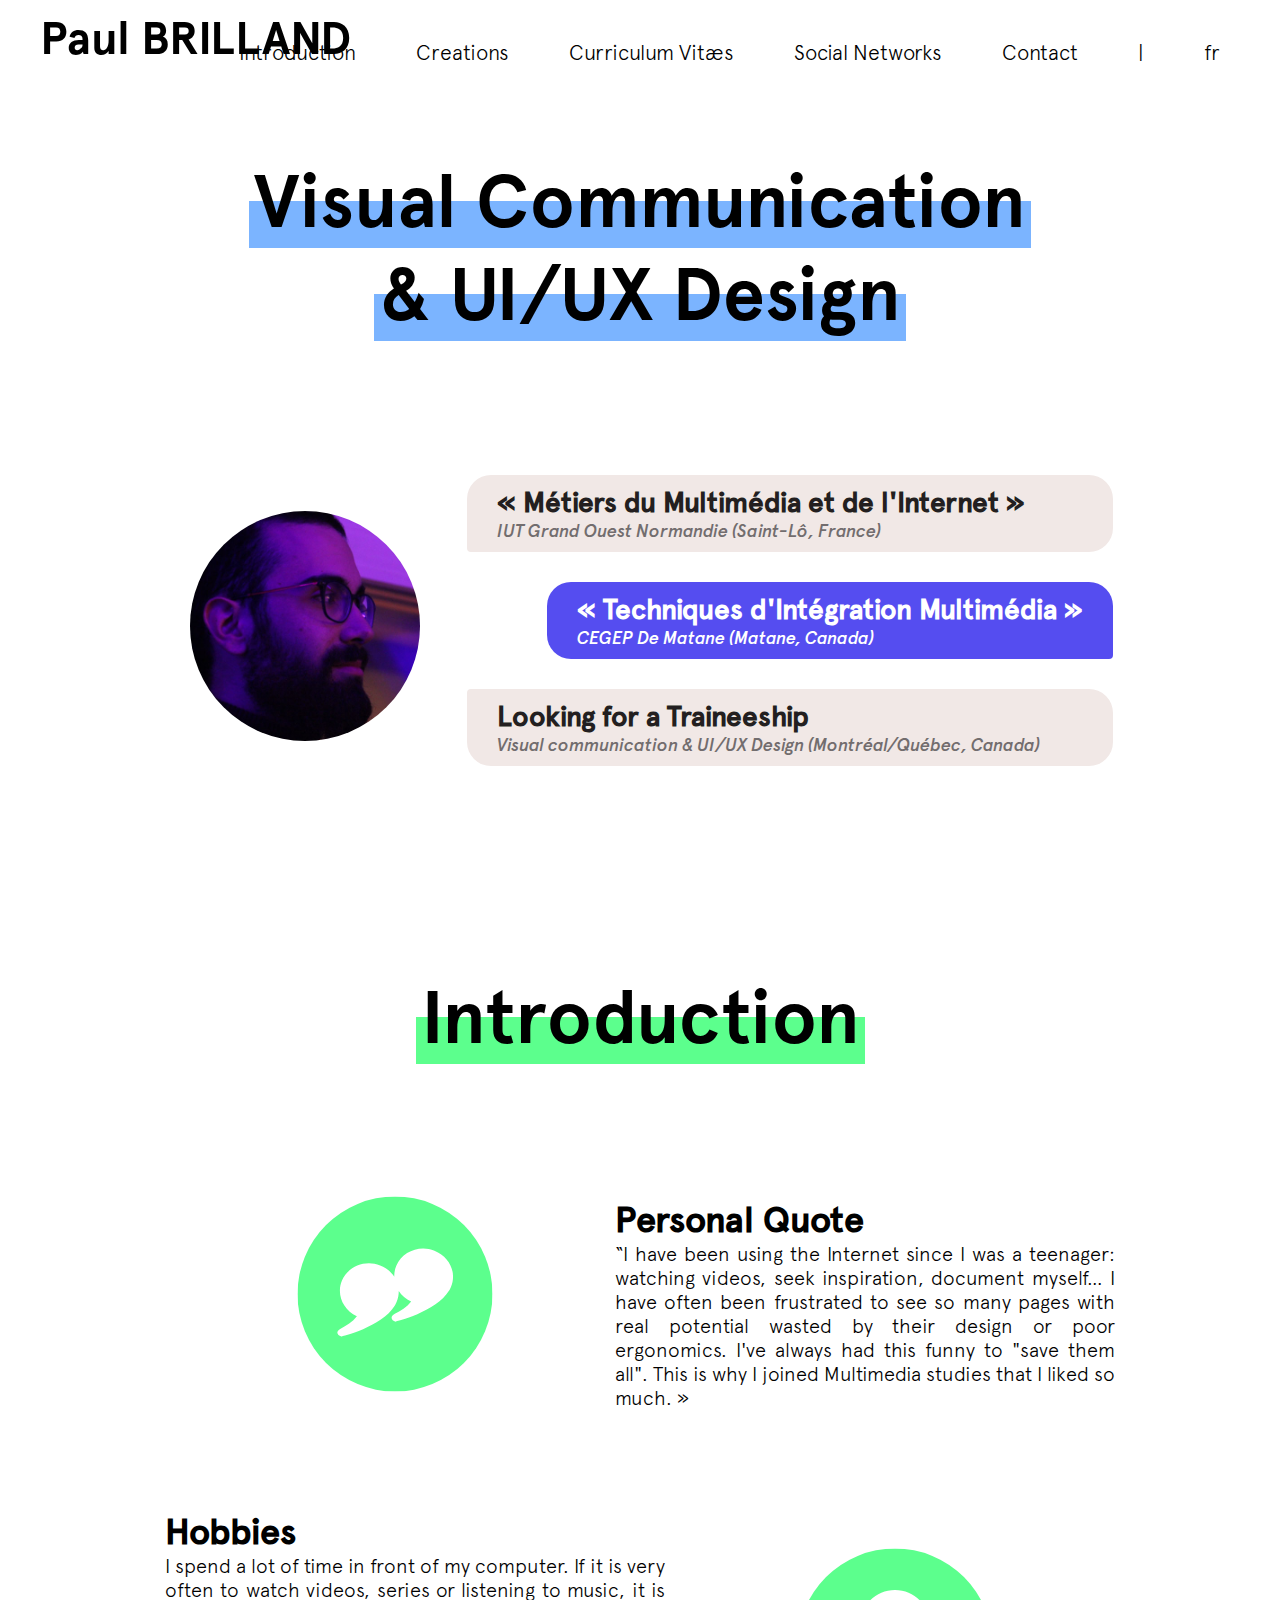
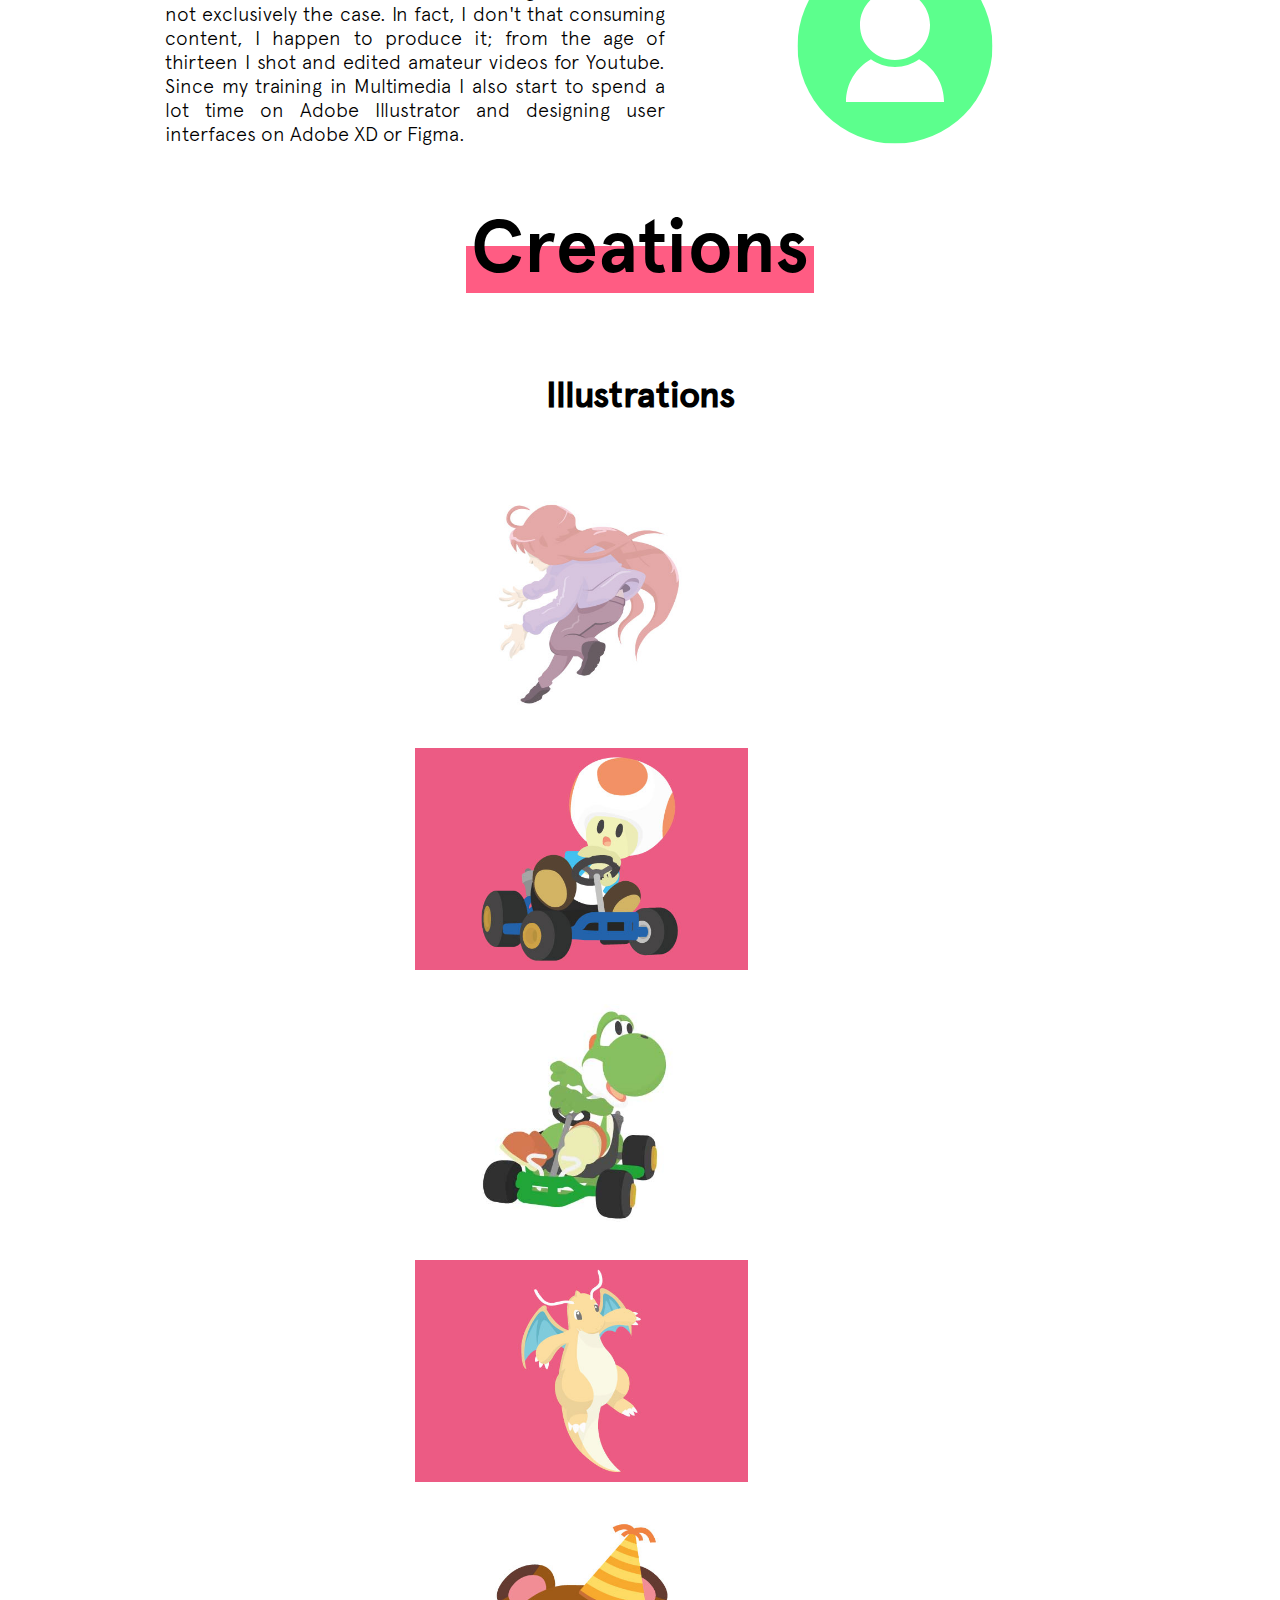
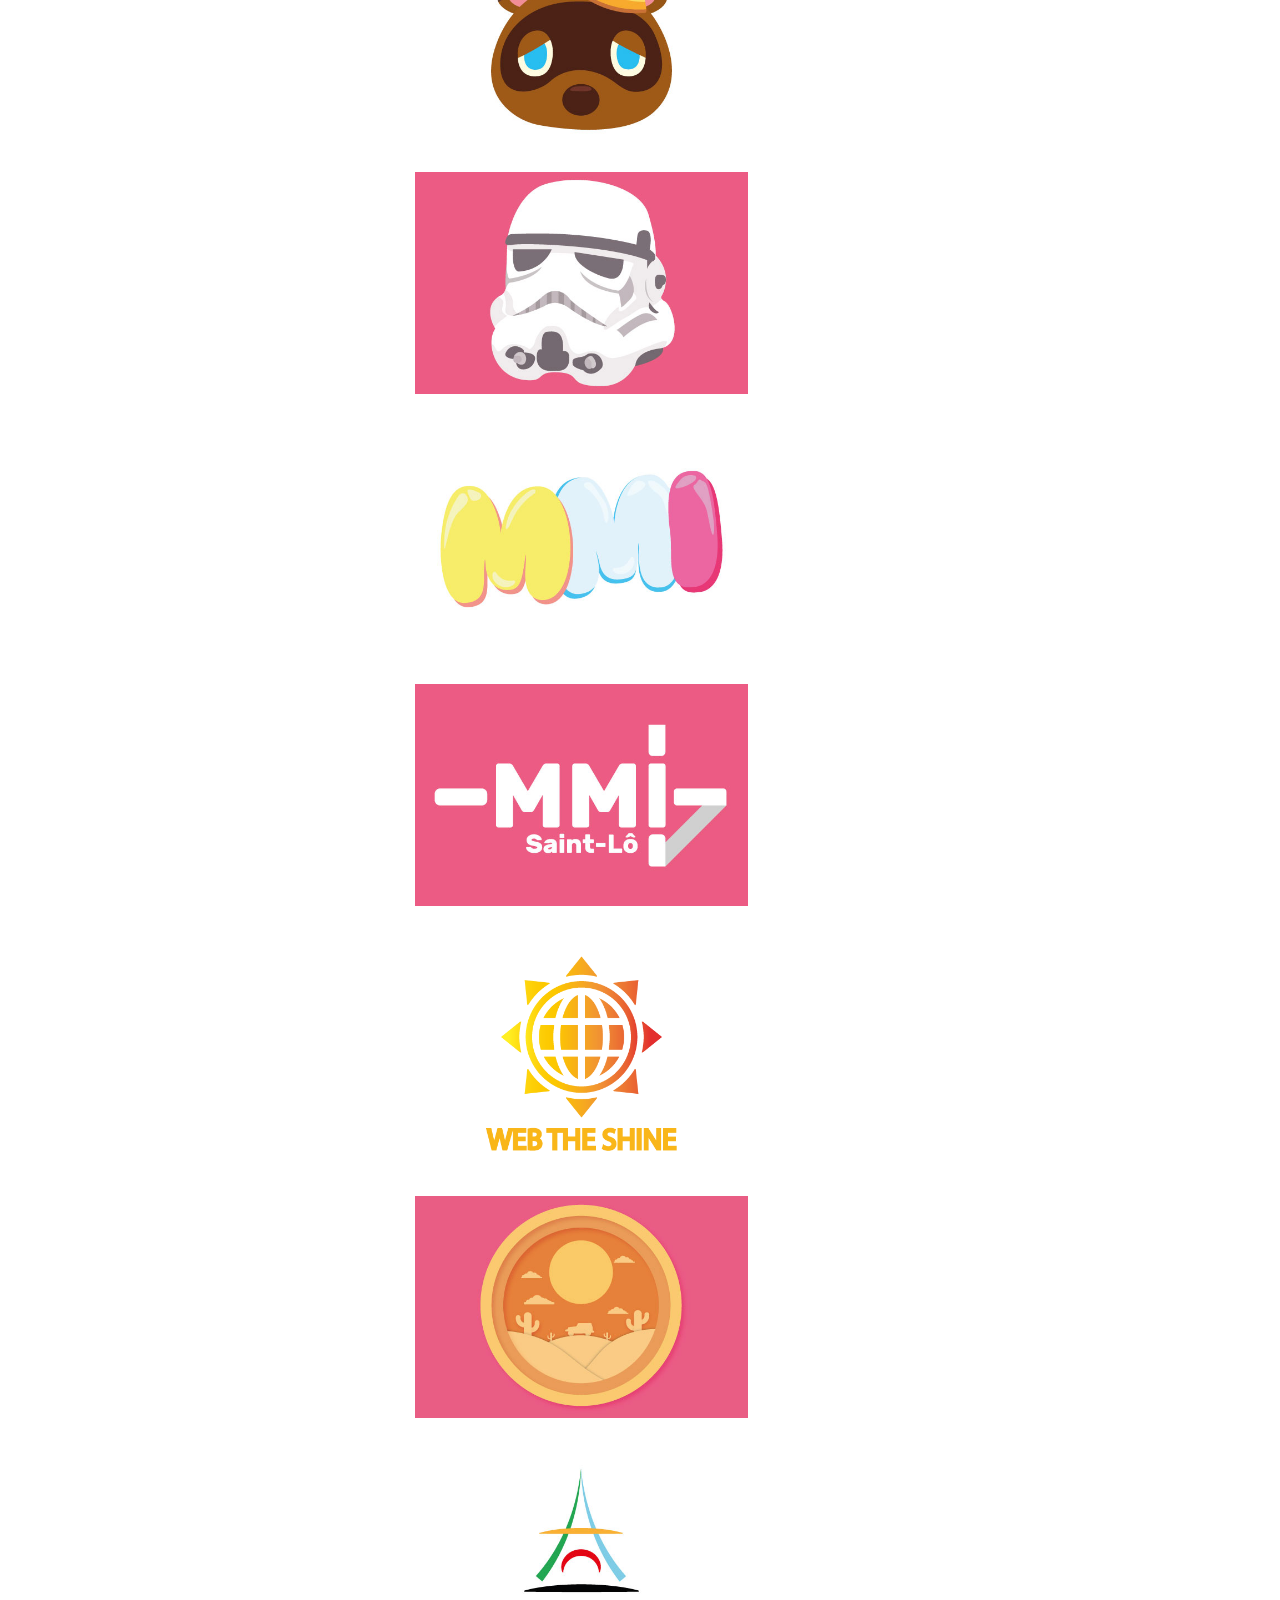
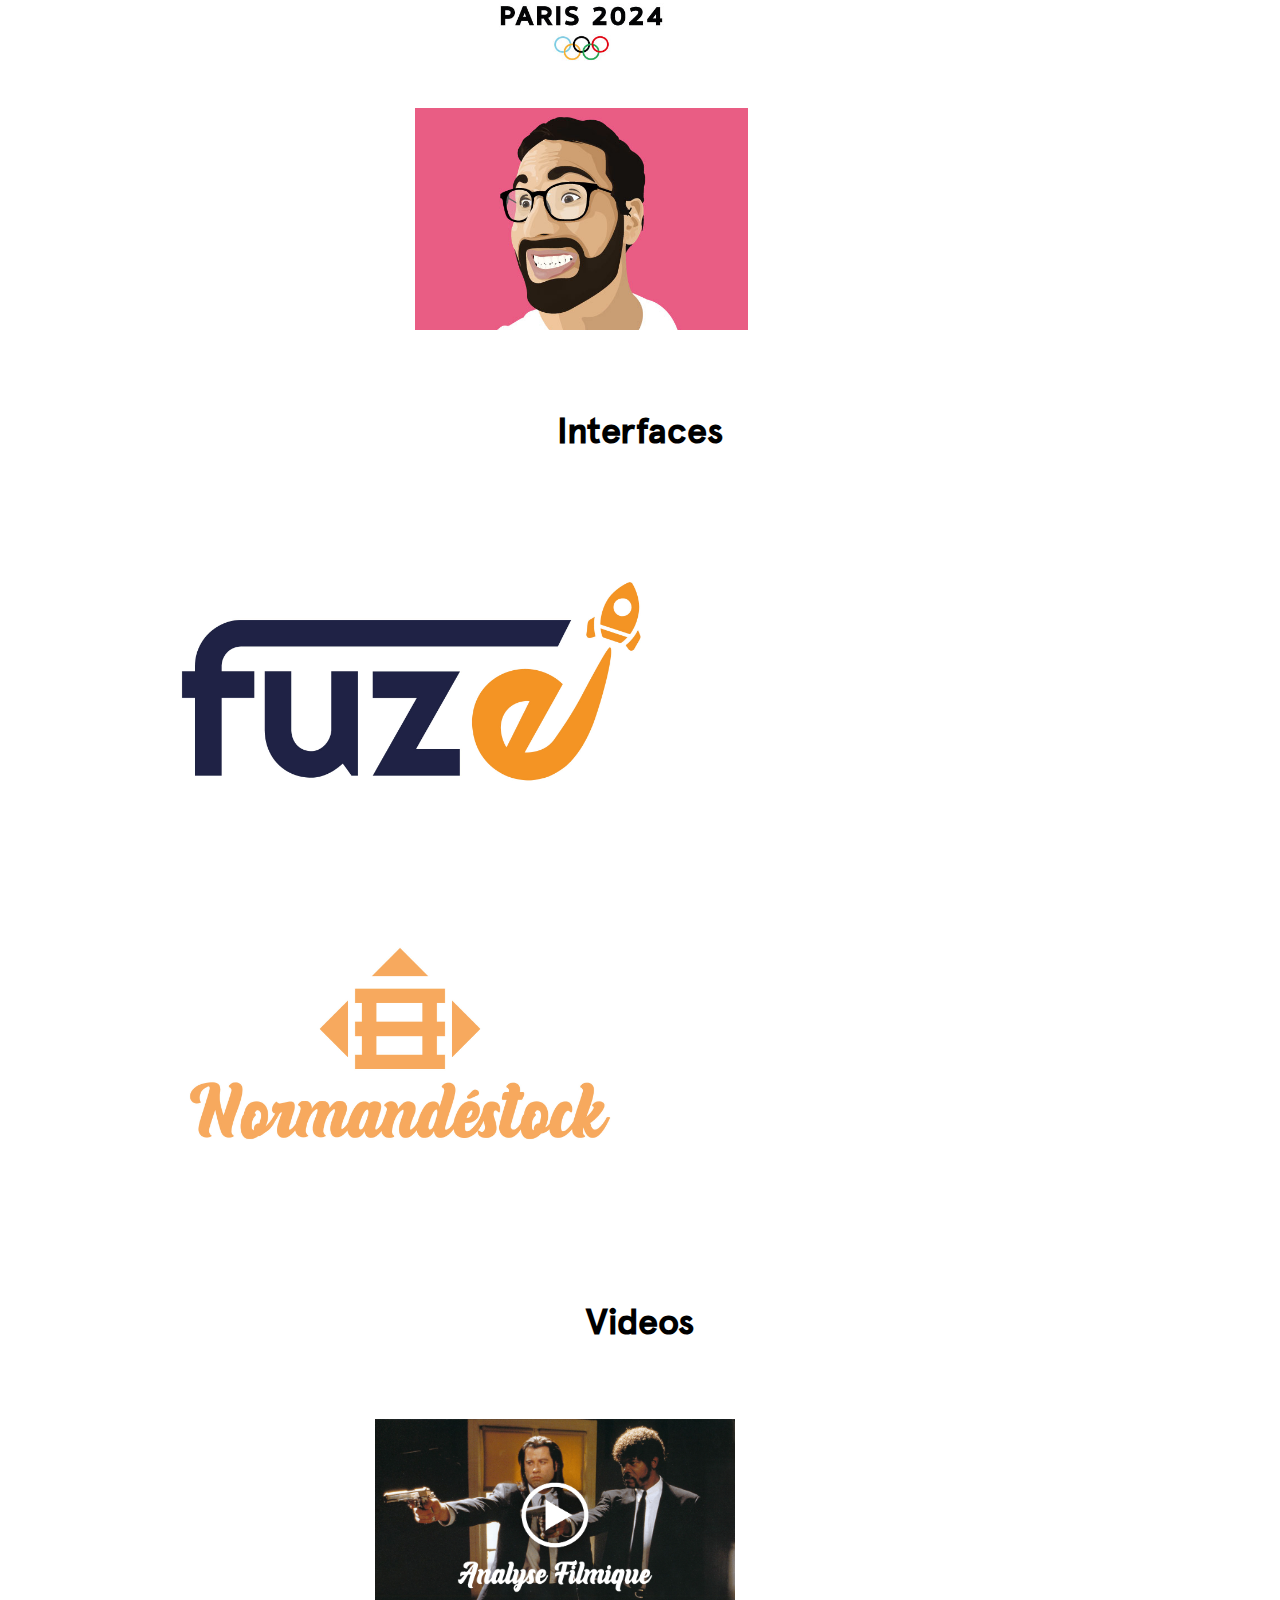
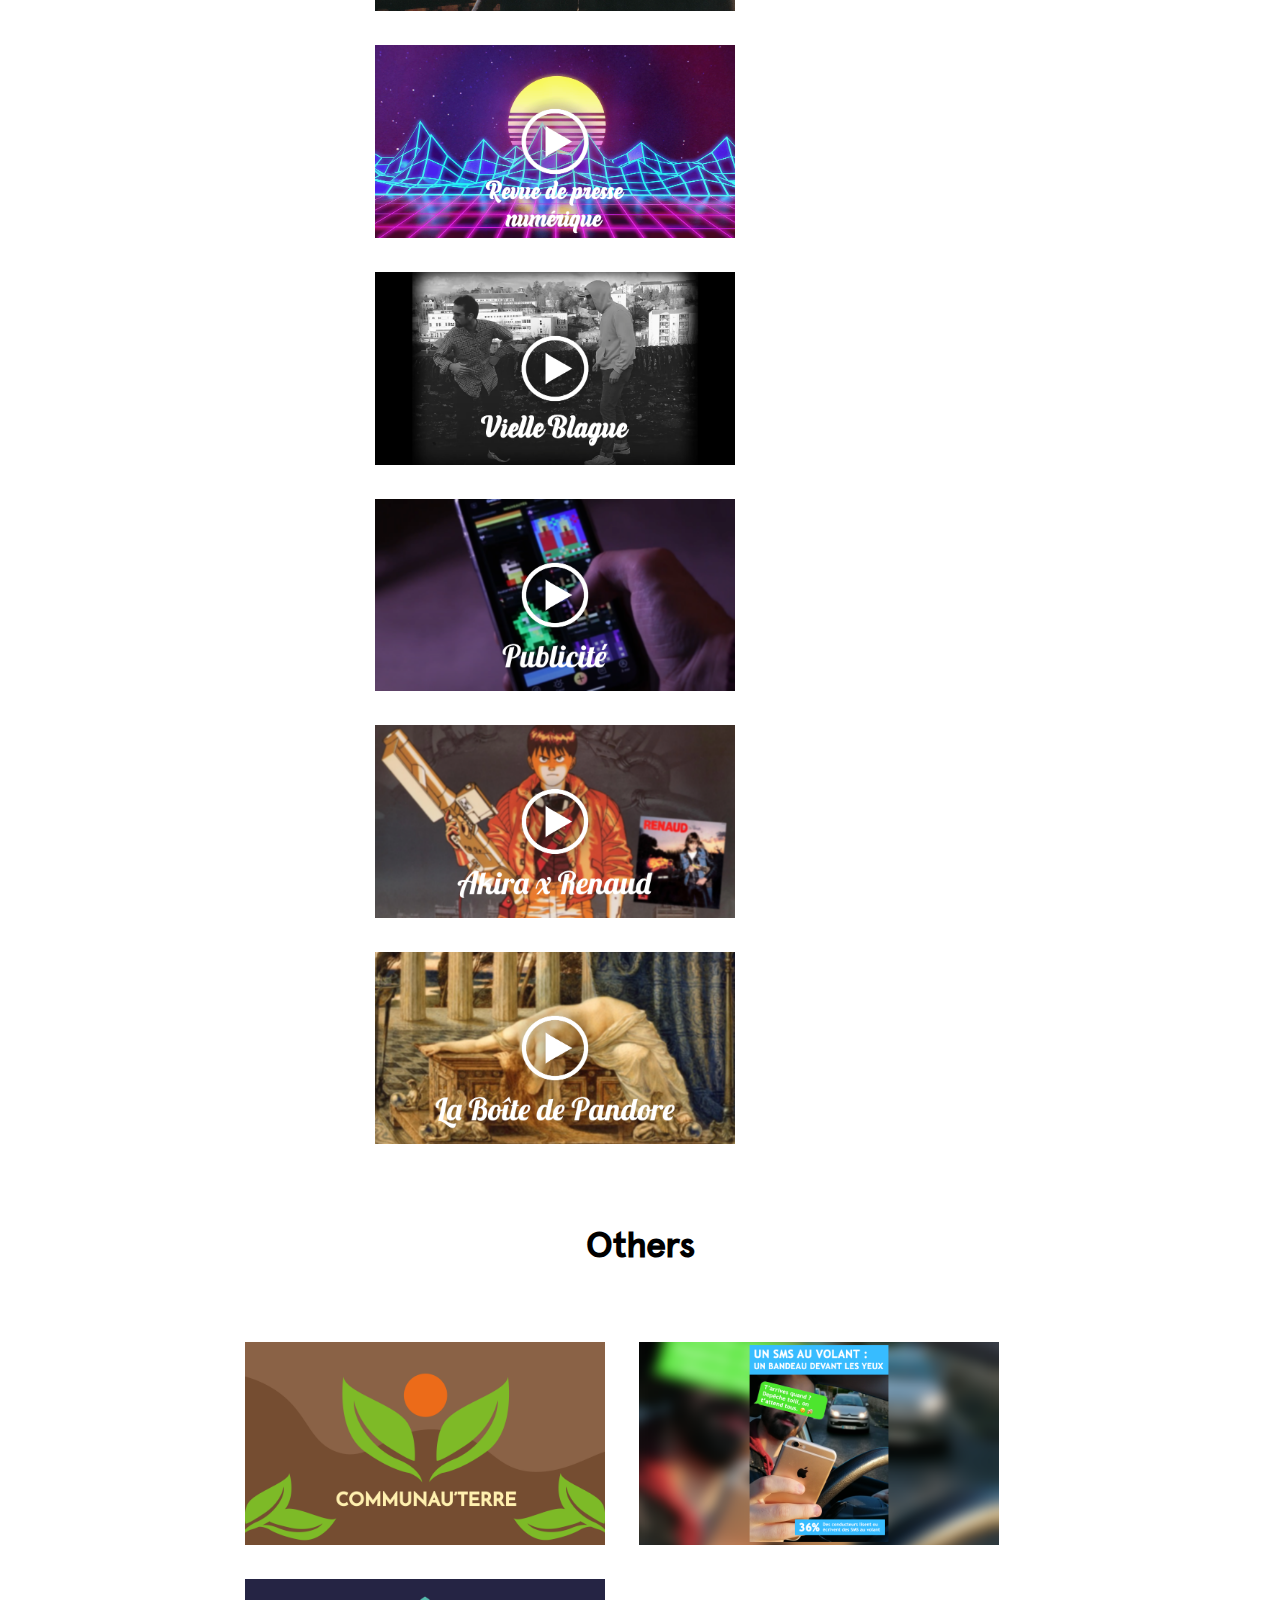
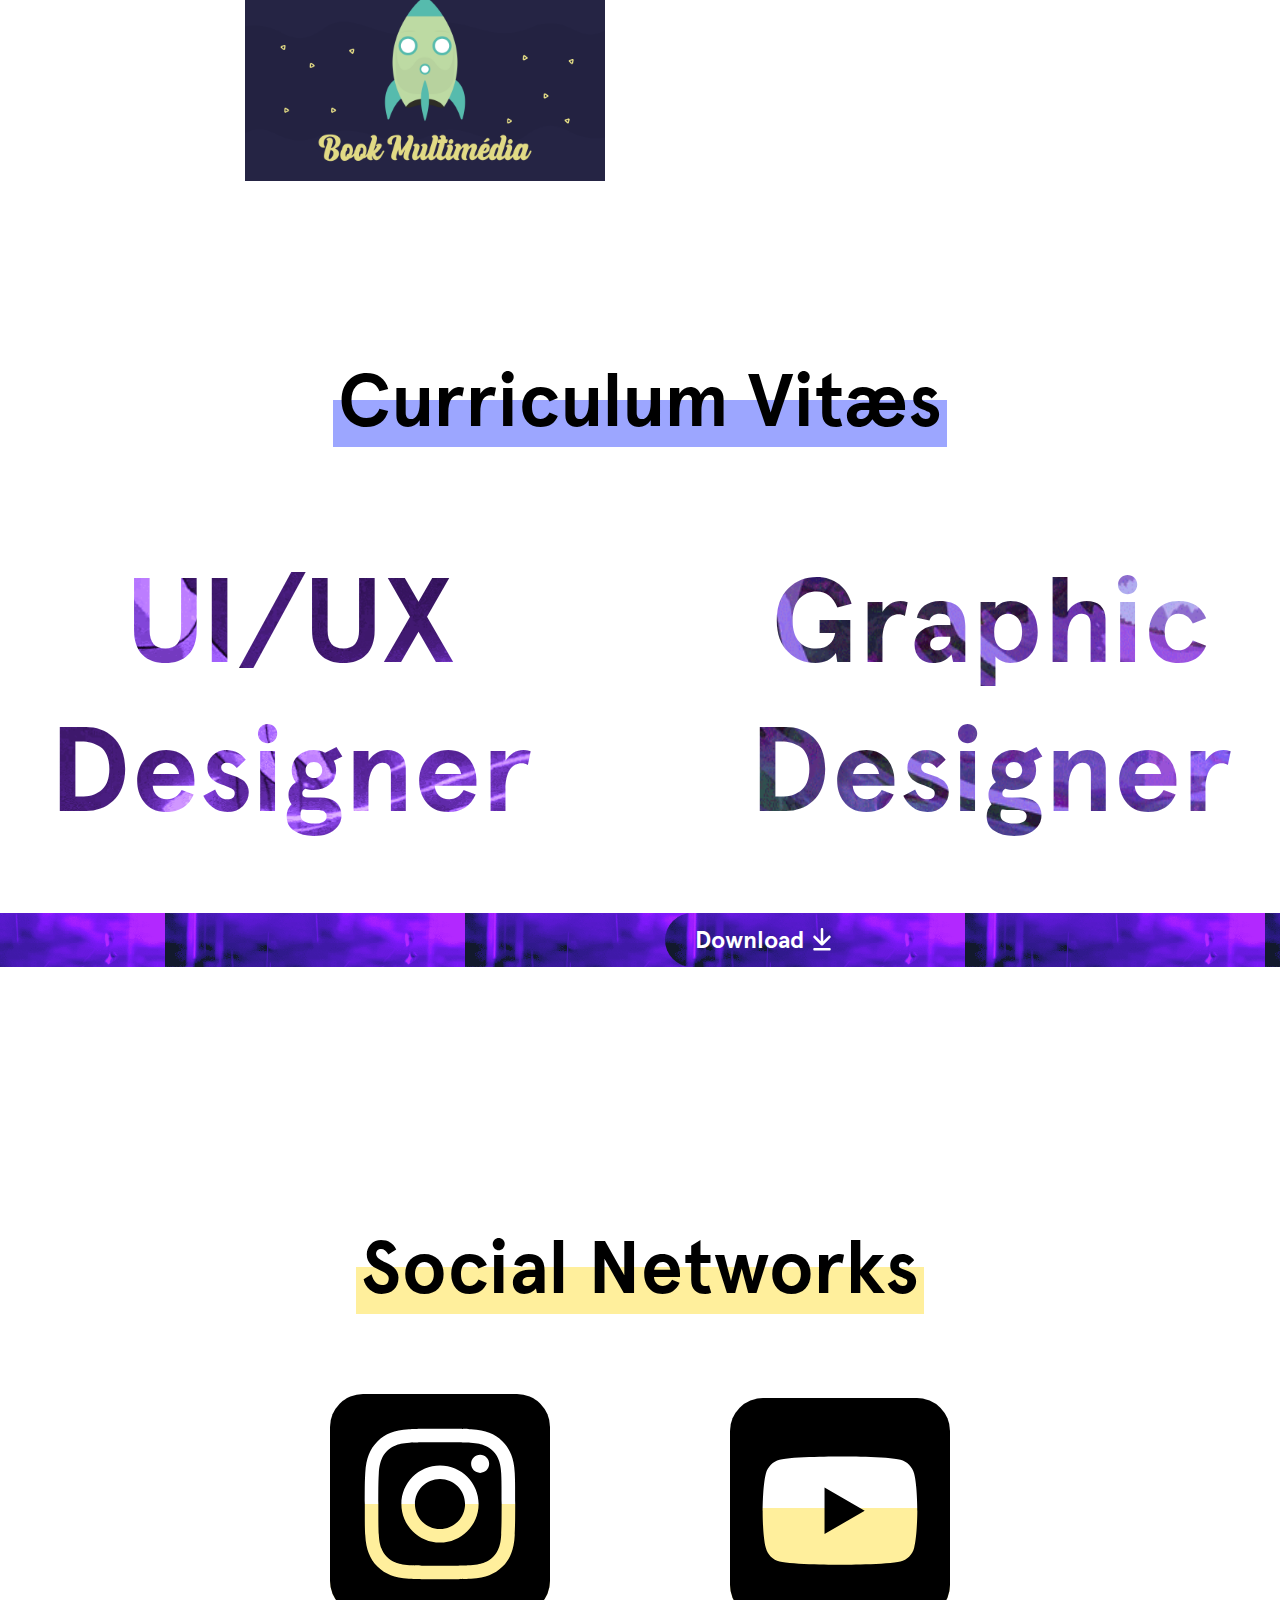
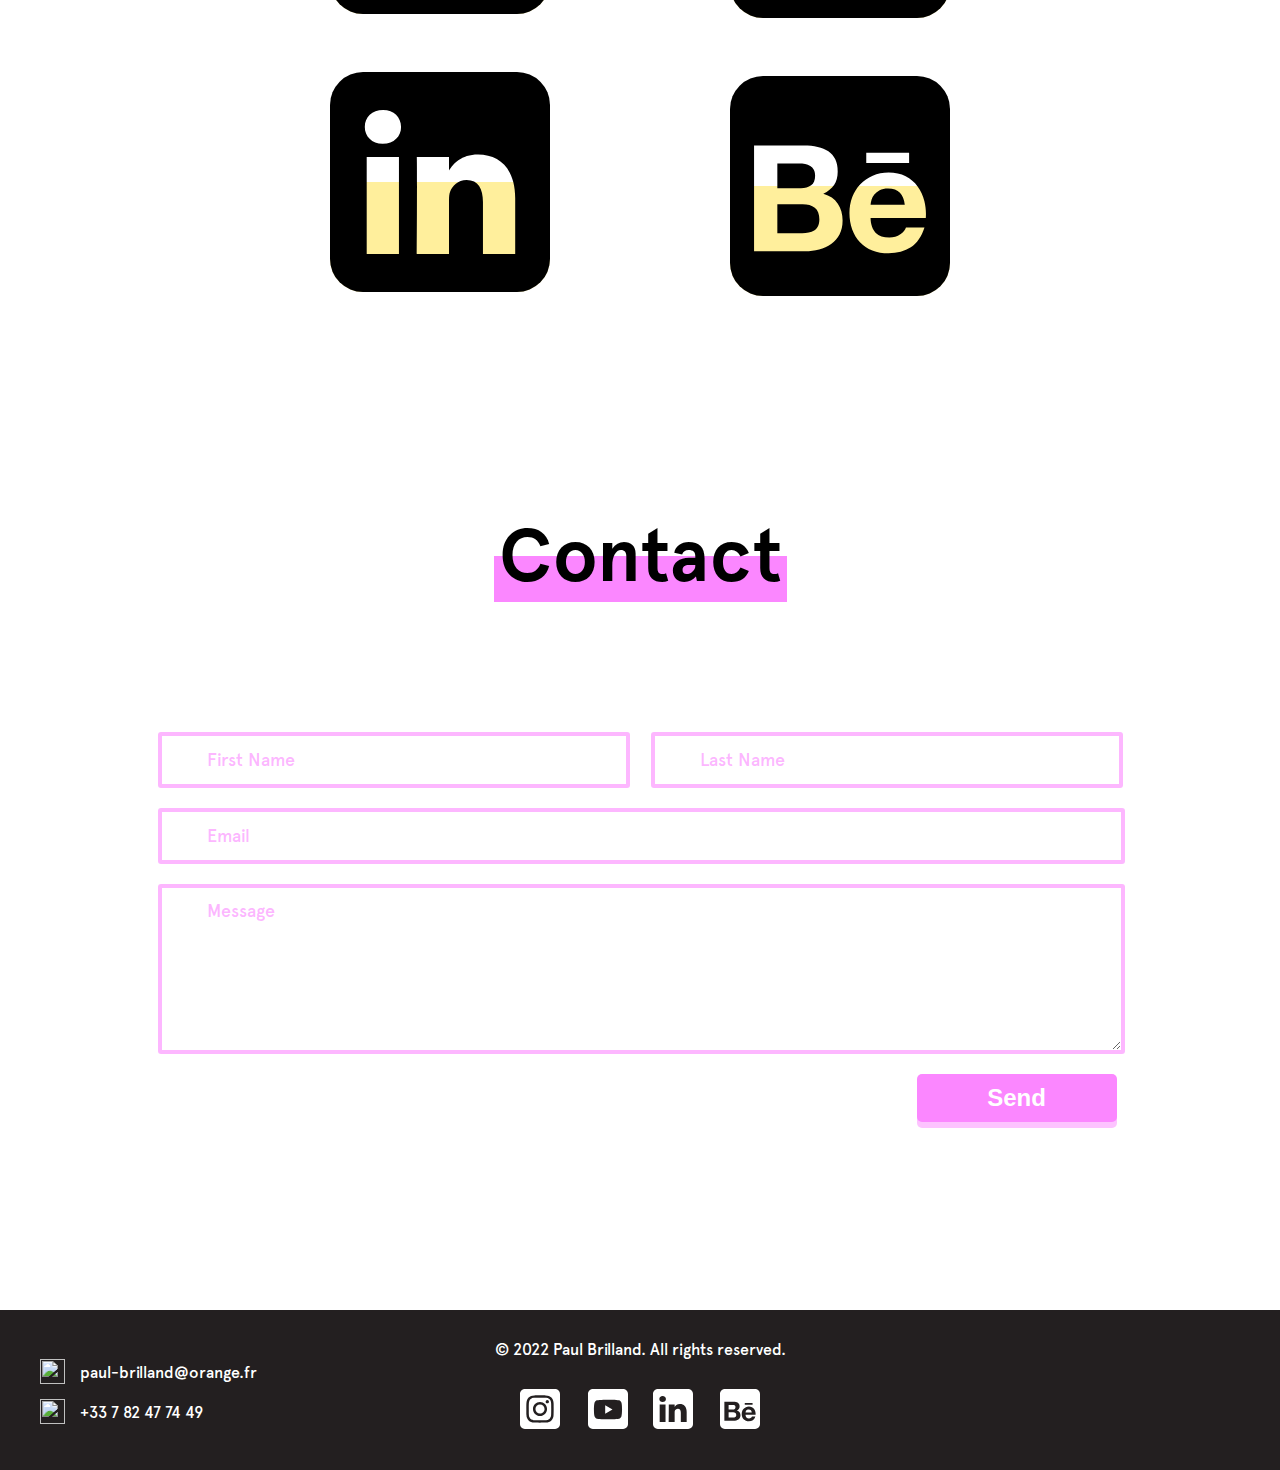
==== commit e19d759a: "Add files via upload" ====
--- a/english.html
+++ b/english.html
@@ -156,14 +156,16 @@
 
     <section id="cv">
         <h2 id="titre_cv">Curriculum Vitæs</h2>
-        <div class="containergif">
-            <div id="UIUX"><a href="downloads/CV Paul BRILLAND UIUX.pdf" download="CV Paul BRILLAND UI/UX Designer">UI/UX<br/> Designer</a></div>
-        </div>
-        <div class="containergif">
-            <div id="Graphiste"><a href="downloads/CV Paul BRILLAND Graphiste.pdf" download="CV Paul BRILLAND Designer Graphique">Graphic<br/> Designer</a></div>
-        </div>
-        <div class="dl" id="dlUIUX"><a href="downloads/CV Paul BRILLAND UIUX.pdf" download="CV Paul BRILLAND UI/UX Designer">Download</a><img class="imgdl" src="images/icons/dl.svg" alt="" height="30px" width="30px"></div>
-        <div class="dl" id="dlGraph"><a href="downloads/CV Paul BRILLAND Graphiste.pdf" download="CV Paul BRILLAND Designer Graphique"><p>Download</p></a><img class="imgdl" src="images/icons/dl.svg" alt="" height="30px" width="30px"></div>
+        <div id="containercv">
+            <div class="containergif">
+                <div id="UIUX"><a href="downloads/CV Paul BRILLAND UIUX.pdf" download="CV Paul BRILLAND UI/UX Designer">UI/UX<br/> Designer</a></div>
+            </div>
+            <div class="containergif">
+                <div id="Graphiste"><a href="downloads/CV Paul BRILLAND Graphiste.pdf" download="CV Paul BRILLAND Designer Graphique">Graphic<br/> Designer</a></div>
+            </div>
+            <div class="dl" id="dlUIUX"><a href="downloads/CV Paul BRILLAND UIUX.pdf" download="CV Paul BRILLAND UI/UX Designer">Download</a><img class="imgdl" src="images/icons/dl.svg" alt="" height="30px" width="30px"></div>
+            <div class="dl" id="dlGraph"><a href="downloads/CV Paul BRILLAND Graphiste.pdf" download="CV Paul BRILLAND Designer Graphique"><p>Download</p></a><img class="imgdl" src="images/icons/dl.svg" alt="" height="30px" width="30px"></div>
+        </div>
     </section>
 
     <section id="reseaux">
@@ -219,7 +221,7 @@
         </ul>
         <ul id="contactfooter">
             <li class="mailto"><a href="mailto:paul-brilland@orange.fr"><img class="iconfooter" src="https://img.icons8.com/ios-filled/50/ffffff/apple-mail.png" height="25px" width="25px"/> paul-brilland@orange.fr</a></li>
-            <li><img class="iconfooter" src="https://img.icons8.com/ios-filled/50/ffffff/apple-phone.png" height="25px" width="25px"/> +33 7 82 47 74 49</li>
+            <li class="mailto"><a href="tel:+33782477449"><img class="iconfooter" src="https://img.icons8.com/ios-filled/50/ffffff/apple-phone.png" height="25px" width="25px"/> +33 7 82 47 74 49</a></li>
         </ul>
     </footer>
 </body>
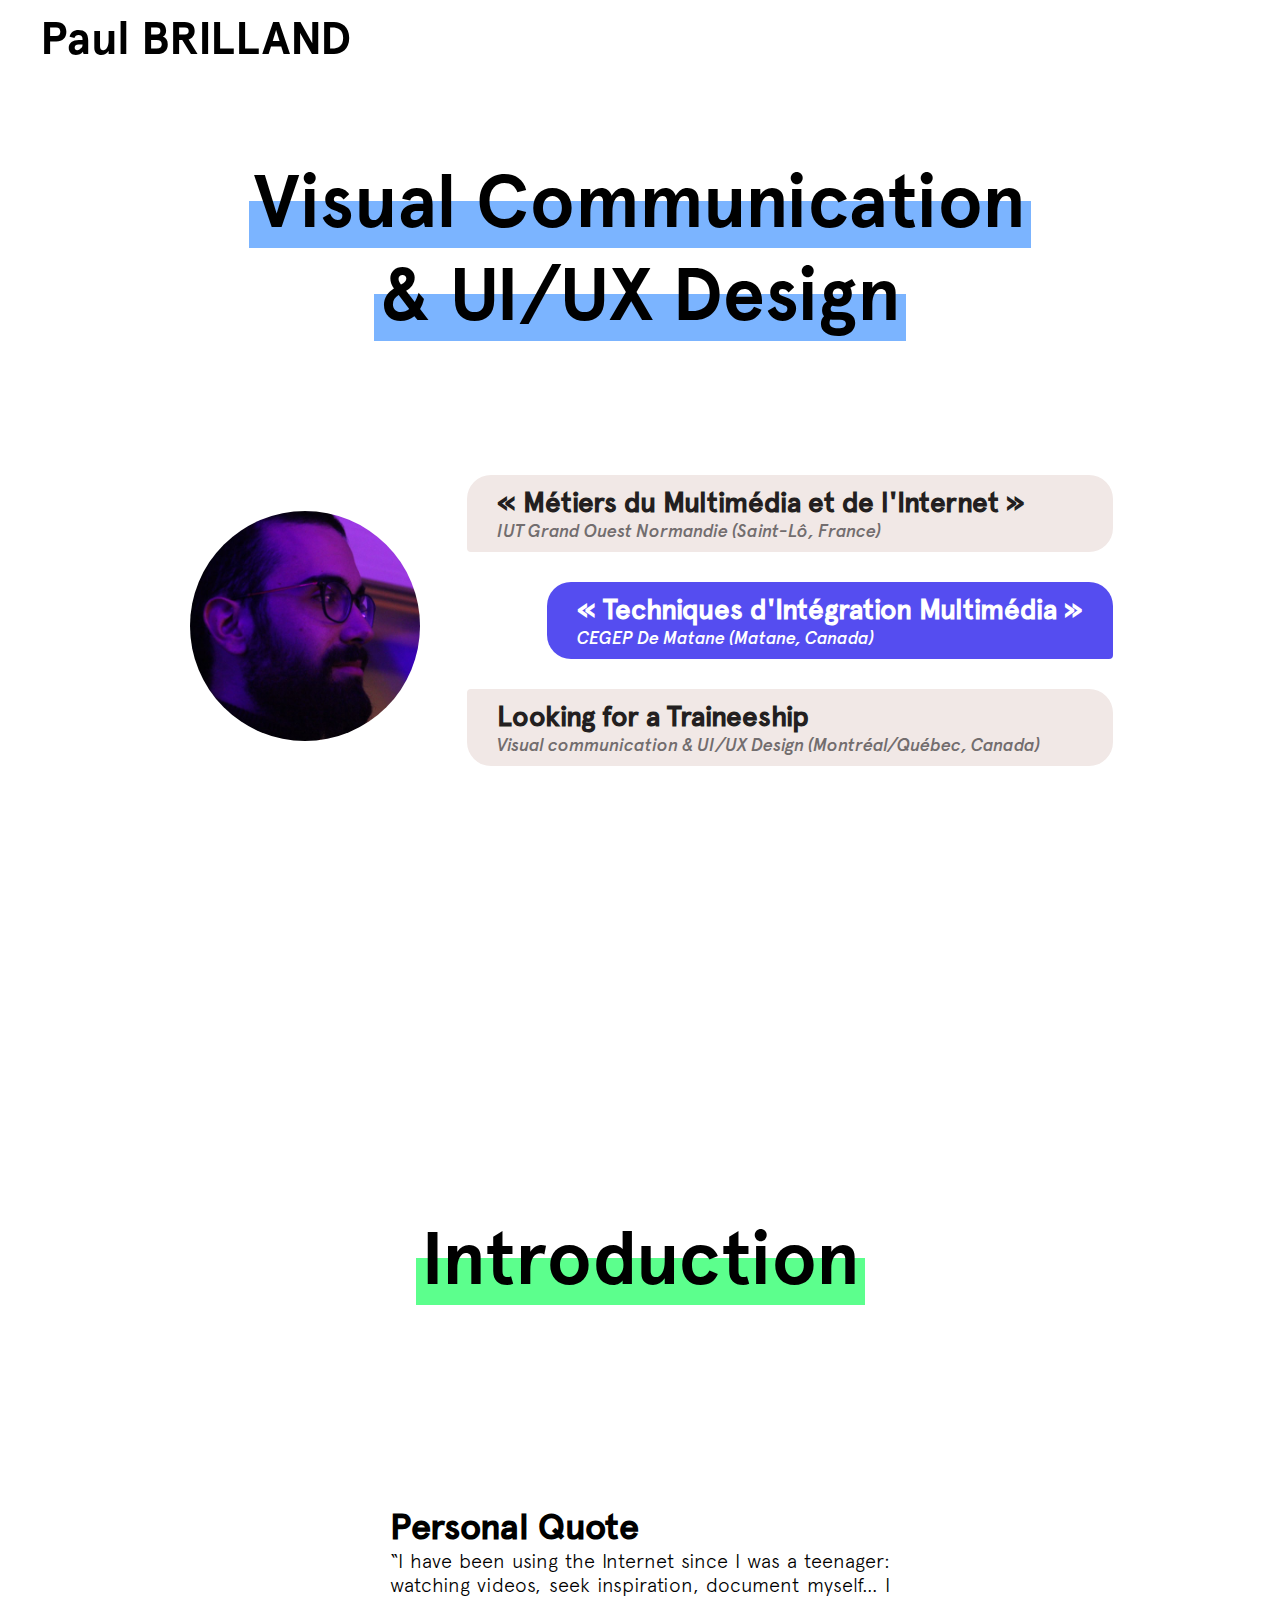
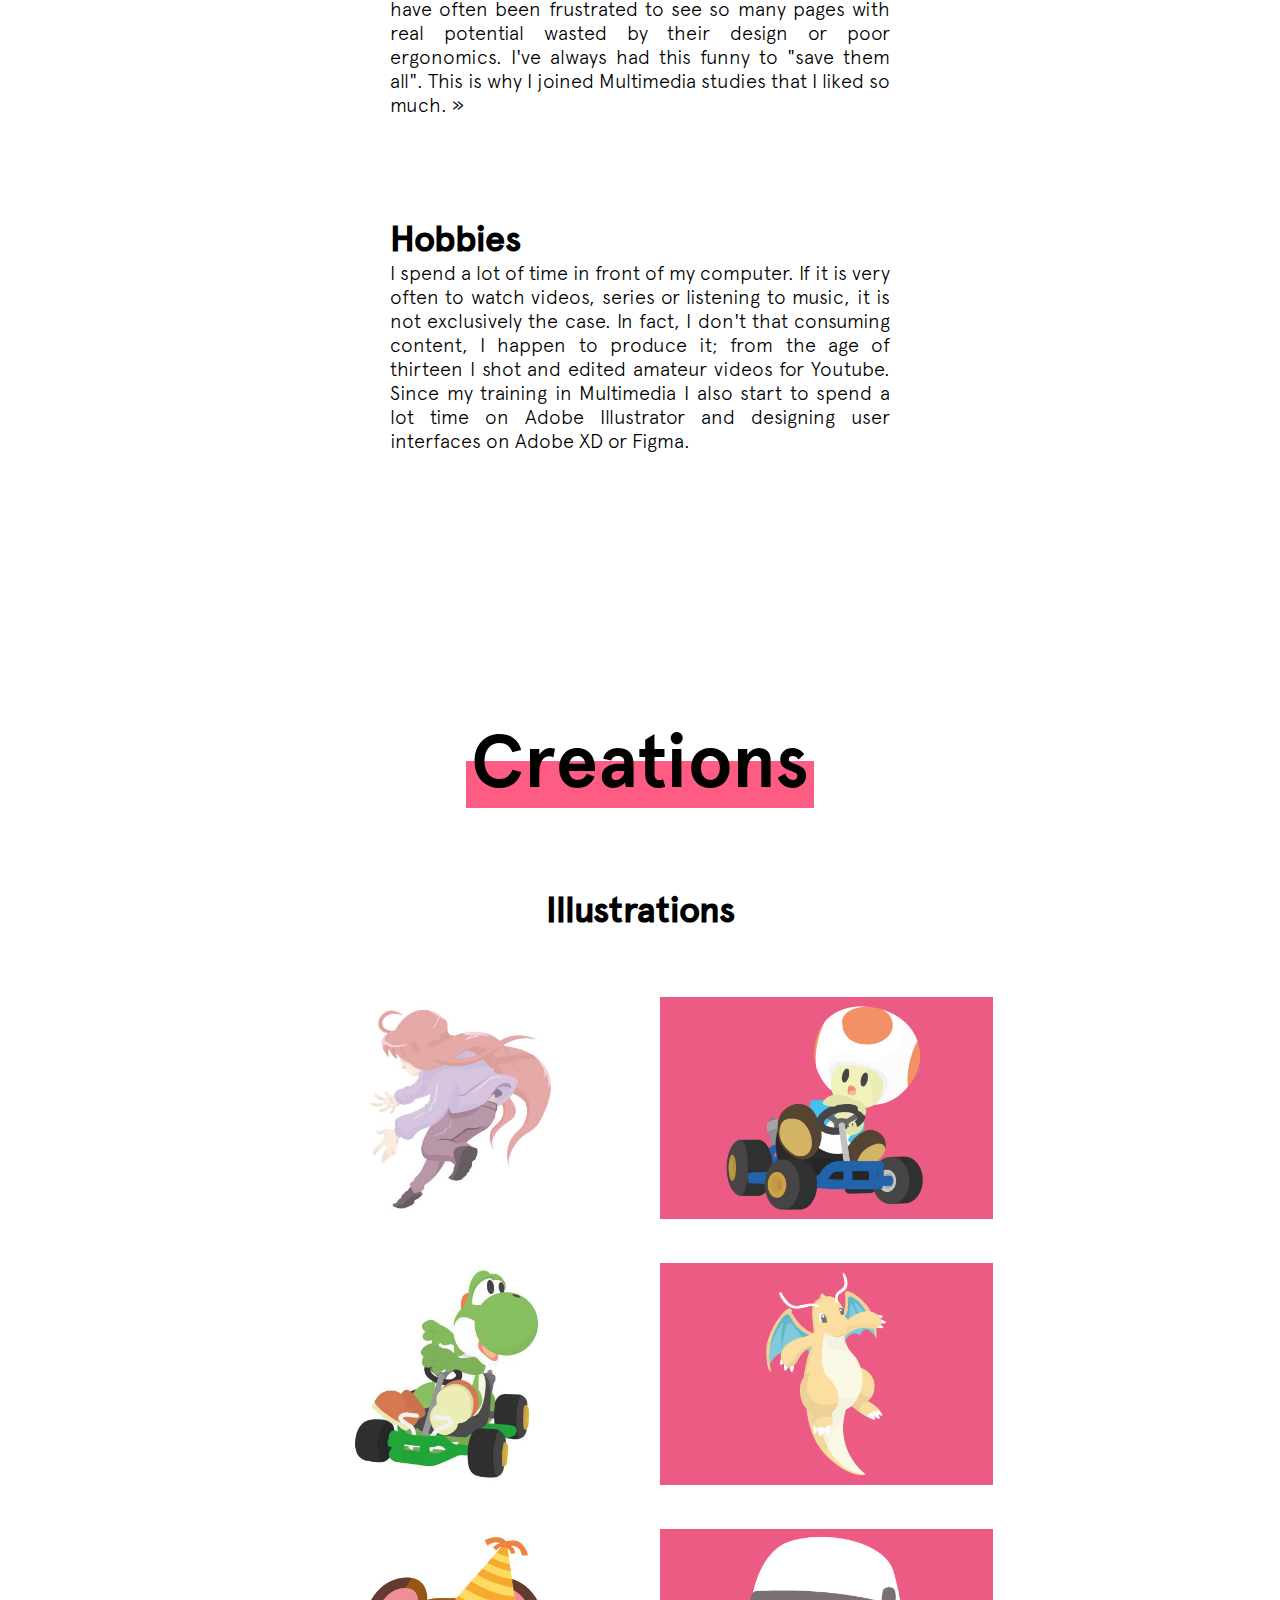
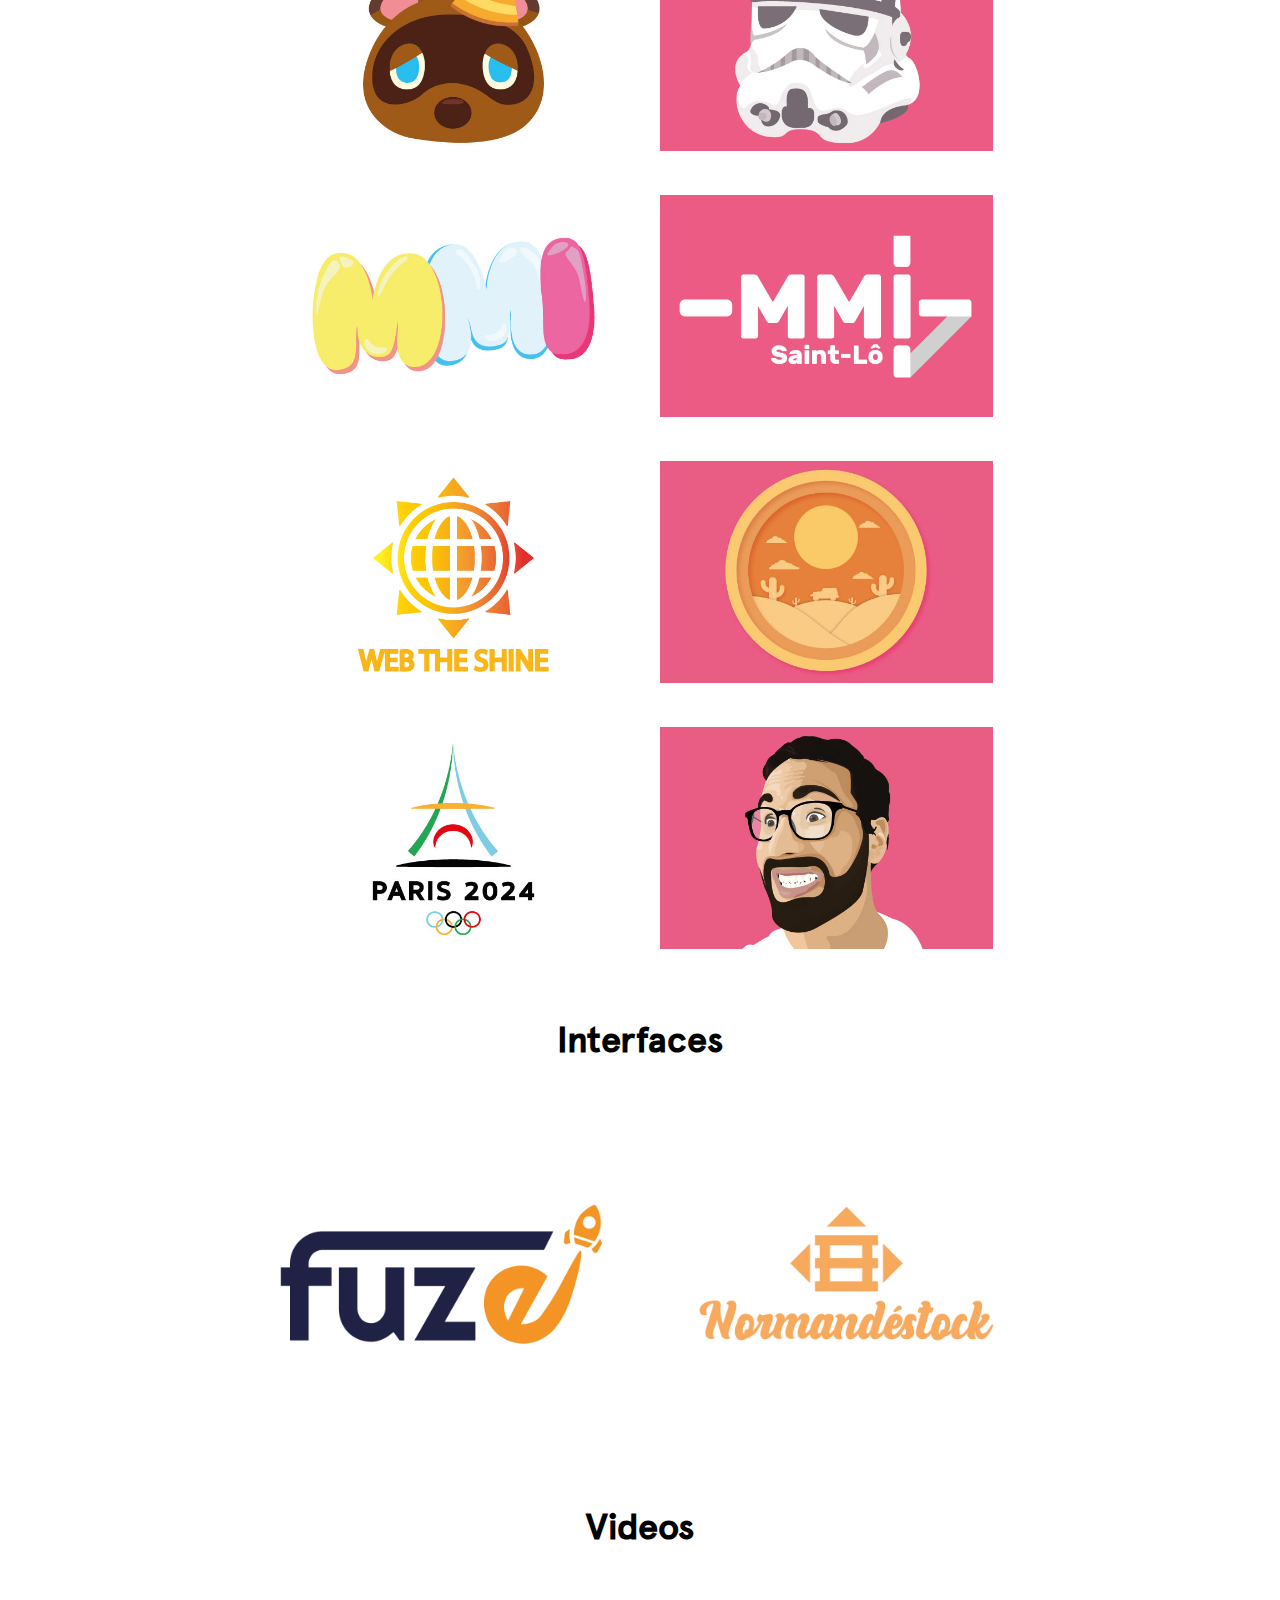
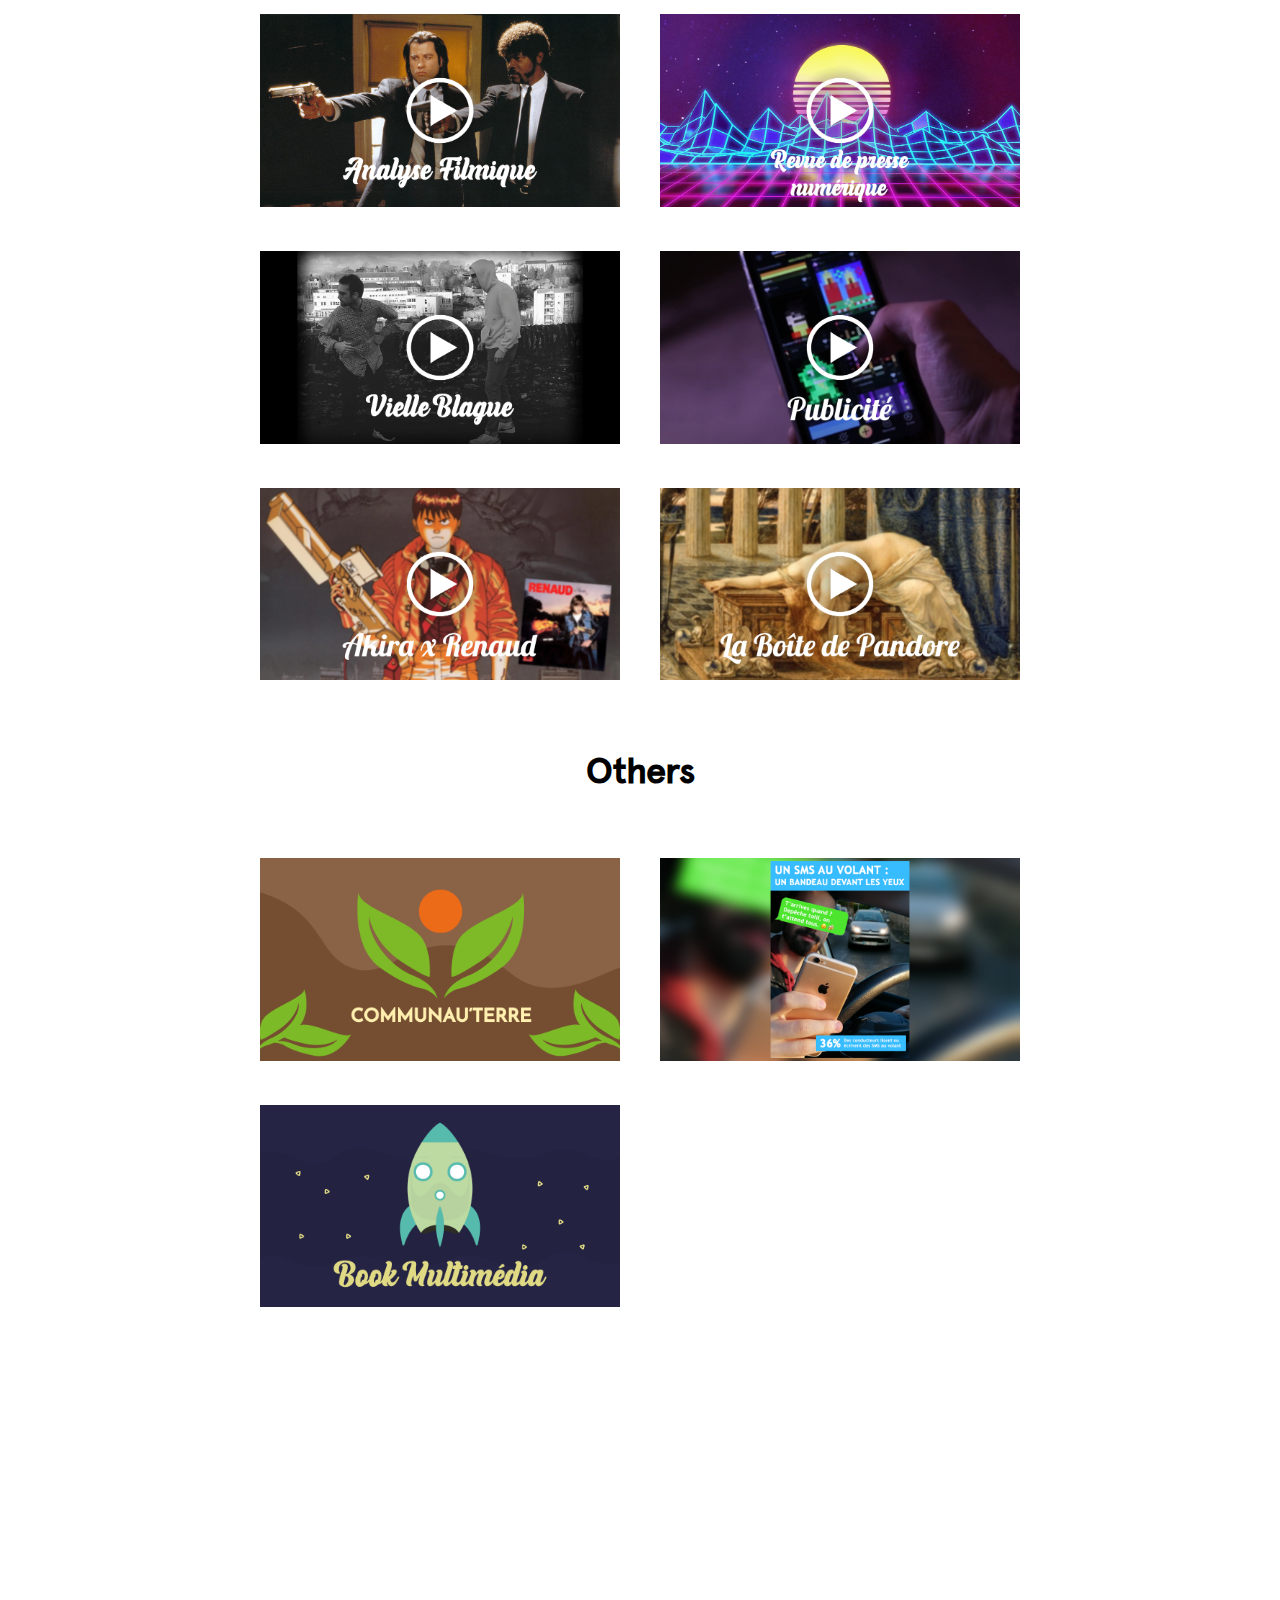
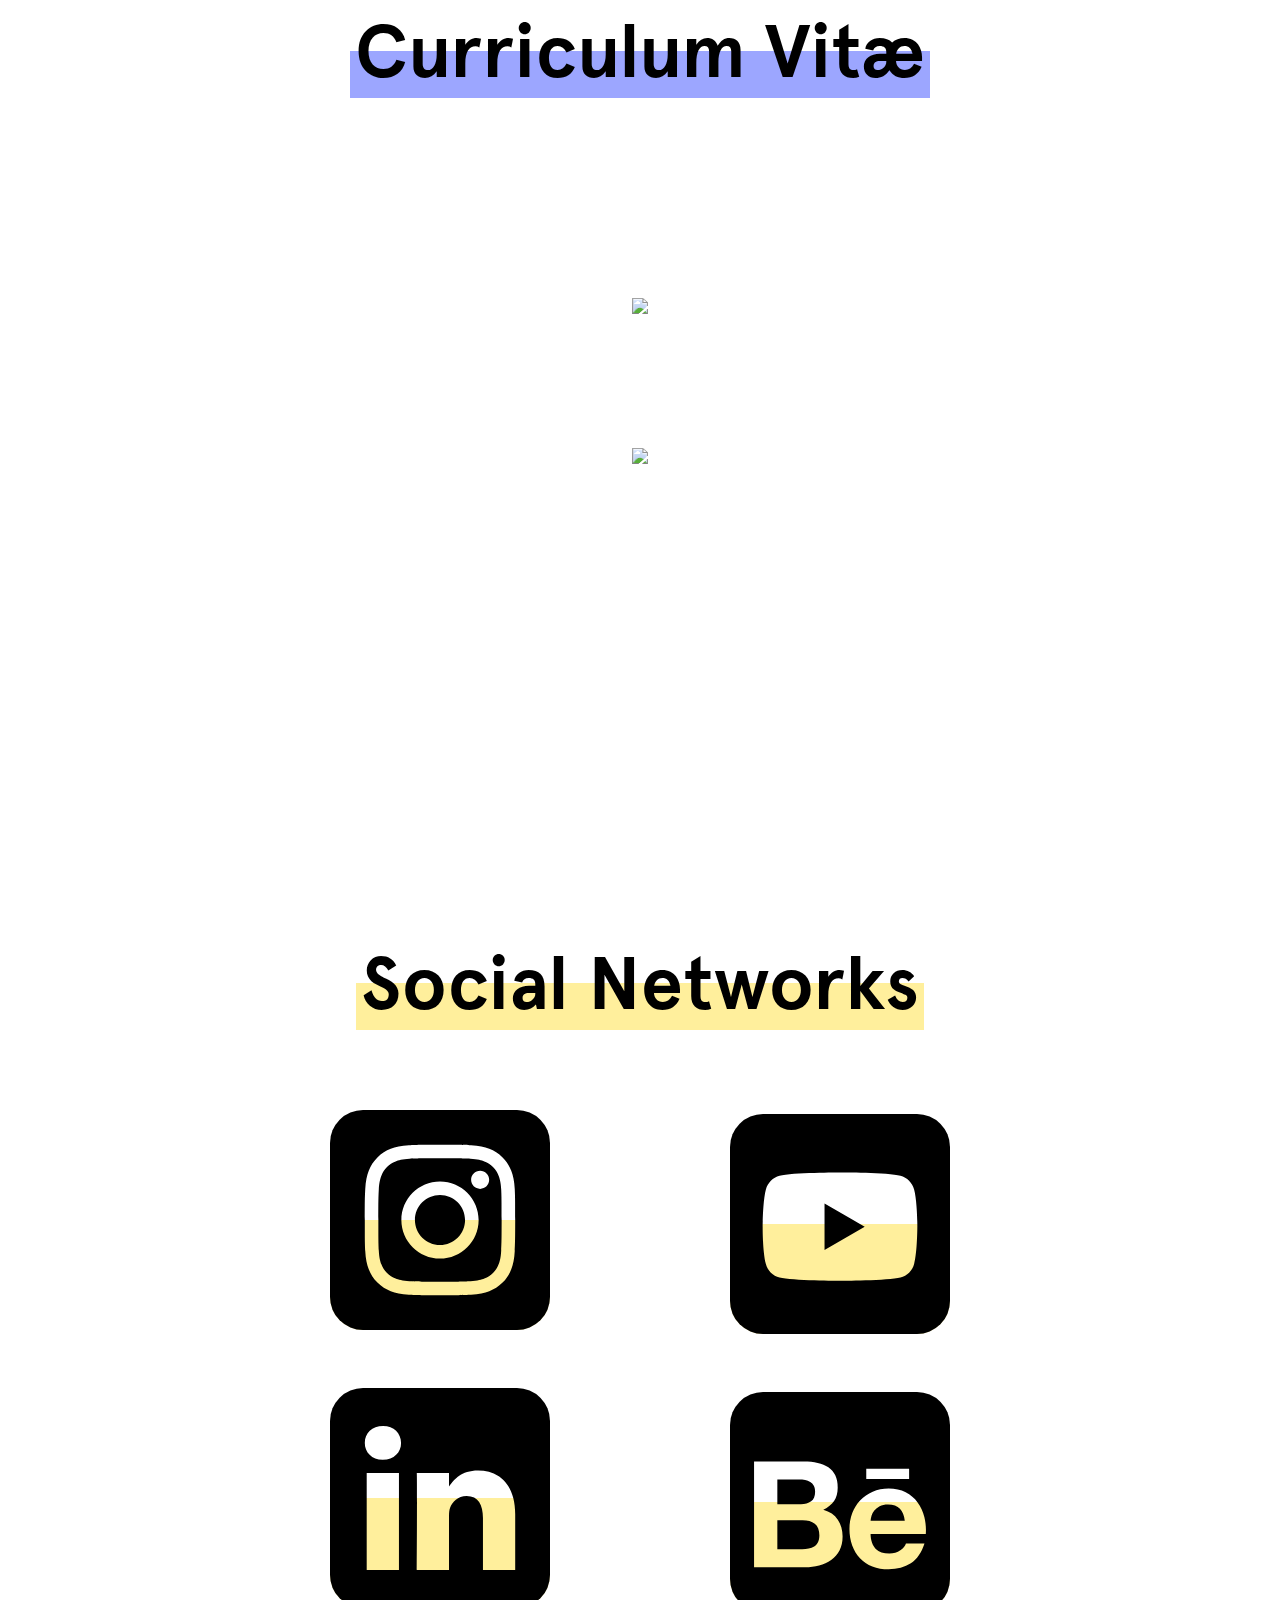
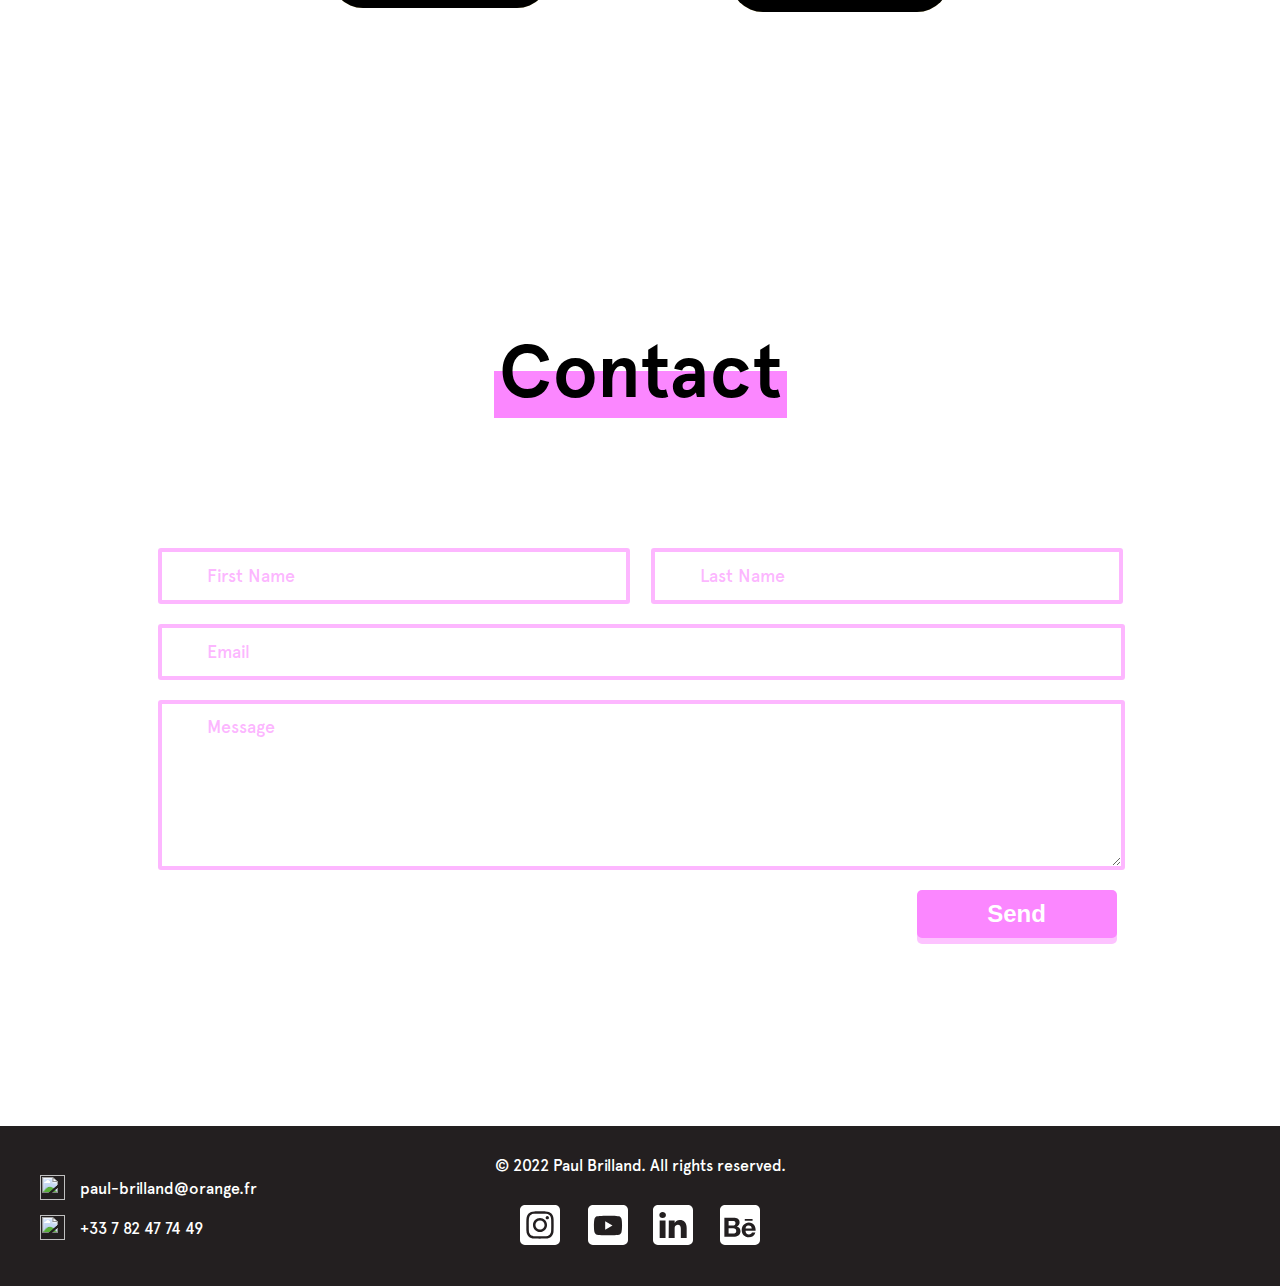
==== commit 914f316c: "Add files via upload" ====
--- a/english.html
+++ b/english.html
@@ -15,15 +15,17 @@
 <body>
     <header>
         <a id="logo" href="#accueil">Paul BRILLAND</a>
-        <ul id="sectionsheader">            
-           <li class="headli"><a href="index.html">fr</a></li>
-           <li>|</li>
-           <li class="headli"><a href="#contact">Contact</a></li>
-           <li class="headli"><a href="#reseaux">Social Networks</a></li>
-           <li class="headli"><a href="#cv">Curriculum Vitæs</a></li>
-           <li class="headli"><a href="#creations">Creations</a></li>
-           <li class="headli" id="headpres"><a href="#presentation">Introduction</a></li> 
-        </ul>    
+        <nav>
+            <ul id="sectionsheader">            
+               <li class="headli"><a href="index.html">fr</a></li>
+               <li>|</li>
+               <li class="headli"><a href="#contact">Contact</a></li>
+               <li class="headli"><a href="#reseaux">Social Networks</a></li>
+               <li class="headli"><a href="#cv">Curriculum Vitæ</a></li>
+               <li class="headli"><a href="#creations">Creations</a></li>
+               <li class="headli" id="headpres"><a href="#presentation">Introduction</a></li> 
+            </ul>
+        </nav>  
     </header>
 
     <section id="accueil">
@@ -52,6 +54,8 @@
             </a>
         </div>
     </section>
+
+    <section class="separation"></section>
 
     <!-- <section id="transition">
         <div class="scroll text1">
@@ -107,6 +111,8 @@
         </div>
     </section>
 
+    <section class="separation"></section>
+
     <section id="creations">
         <h2 id="titre_creations">Creations</h2>
         <h3>Illustrations</h3>
@@ -154,8 +160,10 @@
 
     </section>
 
+    <section class="separation"></section>
+
     <section id="cv">
-        <h2 id="titre_cv">Curriculum Vitæs</h2>
+        <h2 id="titre_cv">Curriculum Vitæ</h2>
         <div id="containercv">
             <div class="containergif">
                 <div id="UIUX"><a href="downloads/CV Paul BRILLAND UIUX.pdf" download="CV Paul BRILLAND UI/UX Designer">UI/UX<br/> Designer</a></div>
@@ -166,17 +174,25 @@
             <div class="dl" id="dlUIUX"><a href="downloads/CV Paul BRILLAND UIUX.pdf" download="CV Paul BRILLAND UI/UX Designer">Download</a><img class="imgdl" src="images/icons/dl.svg" alt="" height="30px" width="30px"></div>
             <div class="dl" id="dlGraph"><a href="downloads/CV Paul BRILLAND Graphiste.pdf" download="CV Paul BRILLAND Designer Graphique"><p>Download</p></a><img class="imgdl" src="images/icons/dl.svg" alt="" height="30px" width="30px"></div>
         </div>
-    </section>
+        <div id="responsivecv">
+            <a href="downloads/CV Paul BRILLAND UIUX.pdf" download="CV Paul BRILLAND UI/UX Designer"><img class="miniacvresp" src="images/gallery/petit/UIUX.png"></a>
+            <a href="downloads/CV Paul BRILLAND Graphiste.pdf" download="CV Paul BRILLAND Designer Graphique"><img class="miniacvresp" src="images/gallery/petit/graphisme_eng.png"></a>
+        </div>
+    </section>
+
+    <section class="separation"></section>
 
     <section id="reseaux">
         <h2 id="titre_reseaux">Social Networks</h2>
         <div id="divreseaux">
             <a href="https://www.instagram.com/poilpuce/"><div id="instagram"><img id="imginstagram" src="images/icons/instagram.svg" alt="" height="220px" width="220px"/></div></a>
             <a href="https://www.youtube.com/c/poulposs"><div id="youtube"><img id="imgyoutube" src="images/icons/youtube.svg" alt="" height="220px" width="220px"/></div></a>
-            <a href="https://www.linkedin.com/in/paul-brilland-multim%C3%A9dia/"><div id="linkedin"><img id="imglinkedin" src="images/icons/linkedin.svg" alt="" height="220px" width="220px"/></div></a>
+            <a href="https://www.linkedin.com/in/paul-brilland/"><div id="linkedin"><img id="imglinkedin" src="images/icons/linkedin.svg" alt="" height="220px" width="220px"/></div></a>
             <a href="https://www.behance.net/poilpuce"><div id="behance"><img id="imgbehance" src="images/icons/behance.svg" alt="" height="220px" width="220px"/></div></a>
         </div>
     </section>
+
+    <section class="separation"></section>
 
     <section id="contact">
         <h2 id="titre_contact">Contact</h2>
@@ -216,7 +232,7 @@
         <ul>
             <li><a href="https://www.instagram.com/poilpuce/"><div id="finstagram"><img id="imginstagramb" src="images/icons/instagramb.svg" alt="" height="40px" width="40px"/></div></a></li>
             <li><a href="https://www.youtube.com/c/poulposs"><div id="fyoutube"><img id="imgyoutubeb" src="images/icons/youtubeb.svg" alt="" height="40px" width="40px"/></div></a></li>
-            <li><a href="https://www.linkedin.com/in/paul-brilland-multim%C3%A9dia/"><div id="flinkedin"><img id="imglinkedinb" src="images/icons/linkedinb.svg" alt="" height="40px" width="40px"/></div></a></li>
+            <li><a href="https://www.linkedin.com/in/paul-brilland/"><div id="flinkedin"><img id="imglinkedinb" src="images/icons/linkedinb.svg" alt="" height="40px" width="40px"/></div></a></li>
             <li><a href="https://www.behance.net/poilpuce"><div id="fbehance"><img id="imgbehanceb" src="images/icons/behanceb.svg" alt="" height="40px" width="40px"/></div></a></li>
         </ul>
         <ul id="contactfooter">
--- a/style.css
+++ b/style.css
@@ -19,6 +19,10 @@
     right: 0;
     position: fixed;
     z-index: 10;
+}
+
+.separation{
+    height: 100px;
 }
 
 #logo{
@@ -253,12 +257,6 @@
     margin-left: 100px;
 }
 
-/* #cercle1{
-    position: relative;
-    background-color: #5CFF8D;
-    border-radius: 50%;
-} */
-
 #citation{
     margin-top: -230px;
     margin-left: 450px;
@@ -312,14 +310,21 @@
     font-size: 36px;
 }
 
+/* ----------------- */
+
 #gallery_illustration{
-    margin: 10px 400px;
+    display: grid;
+    grid-template-columns: repeat(3, 1fr);
+    grid-gap: 10px;
+    grid-auto-rows: minmax(100px, auto);
 }
 
 #gallery_illustration img{
     transition: 1s;
     padding: 15px;
     width: 333px;
+    grid-column: 1 / 3;
+    grid-row: 2;
 }
 
 #gallery_illustration img:hover{
@@ -327,15 +332,44 @@
     transform: scale(1.1);
 }
 
+/* ----------------- */
+
+#gallery_interface{
+    display: grid;
+    grid-template-columns: repeat(2, 1fr);
+    grid-gap: 10px;
+    grid-auto-rows: minmax(100px, auto);
+}
+
+
+#gallery_interface img{
+    width: 550px;
+    transition: 1s;
+    padding: 15px;
+    grid-column: 1 / 3;
+    grid-row: 2;
+}
+
+#gallery_interface img:hover{
+    transform: scale(1.1);
+    filter: grayscale(100%);
+}
+
+/* ----------------- */
+
 #gallery_video{
-    margin-left: 130px;
-    padding: 10px 230px;
+    display: grid;
+    grid-template-columns: repeat(3, 1fr);
+    grid-gap: 10px;
+    grid-auto-rows: minmax(100px, auto);
 }
 
 .miniavideo{
     width: 360px;
     transition: 1s;
     padding: 15px;
+    grid-column: 1 / 3;
+    grid-row: 2;
 }
 
 .miniavideo:hover{
@@ -343,30 +377,21 @@
     filter: grayscale(100%);
 }
 
-#gallery_interface{
-    margin-left: 0px;
-    padding: 10px 100px;
-}
-
-.miniainterface{
-    width: 550px;
-    transition: 1s;
-    padding: 25px;
-}
-
-.miniainterface:hover{
-    transform: scale(1.1);
-    filter: grayscale(100%);
-}
+/* ----------------- */
 
 #gallery_autres{
-    padding: 10px 230px;
+    display: grid;
+    grid-template-columns: repeat(3, 1fr);
+    grid-gap: 10px;
+    grid-auto-rows: minmax(100px, auto);
 }
 
 .miniaautres{
     width: 360px;
     transition: 1s;
     padding: 15px;
+    grid-column: 1 / 3;
+    grid-row: 2;
 }
 
 .miniaautres:hover{
@@ -374,6 +399,8 @@
     filter: grayscale(100%);
 }
 
+/* ------- */
+
 #titre_cv{
     background: linear-gradient(
         to bottom,
@@ -385,6 +412,14 @@
 #cv>h3{
     font-family: Apercu_M;
     font-size: 36px;
+}
+
+#containercv{
+    margin-top: 100px;
+    display: grid;
+    grid-template-columns: repeat(2, 1fr);
+    grid-gap: 10px;
+    grid-auto-rows: minmax(100px, auto);
 }
 
 .containergif{
@@ -399,10 +434,9 @@
 }
 
 #UIUX{
-    margin-top: 100px;
-    margin-left: -700px;
-    height: 400px;
-    width: 650px;
+    margin: 50px;
+    height: 300px;
+    width: 600px;
     background:url(images/hand.gif);
     background-size: 650px 400px;
     font-size: 120px;
@@ -413,10 +447,9 @@
 }
 
 #Graphiste{
-    margin-top: -400px;
-    margin-left: 700px;
-    height: 400px;
-    width: 650px;
+    margin: 50px;
+    height: 300px;
+    width: 600px;
     background:url(images/street.gif);
     background-size: 650px 400px;
     font-size: 120px;
@@ -453,14 +486,13 @@
 }
 
 #dlUIUX{
-    margin-top: -34px;
-    margin-left: -700px;    
+    margin-left : 230px;
+    max-width: 170px;
 }
 
 #dlGraph{
-    position: relative;
-    margin-top: -54px;
-    margin-left: 700px;
+    margin-left : 230px;
+    max-width: 170px;
 }
 
 #titre_reseaux{
@@ -595,6 +627,114 @@
     position: relative;
 }
 
+/* ----------------- */
+/* RESPONSIVE */
+/* ----------------- */
+
+#responsivecv{
+    display: none;
+}
+
+@media only screen and (max-width: 1460px) {
+    /* body {
+        background-color: lightblue;
+    } */
+
+    header>nav{
+        display: none;
+    }
+    
+    #gallery_illustration, #gallery_video, #gallery_autres{
+        grid-template-columns: repeat(2, 1fr);
+    }
+    #gallery_interface{
+        transform: scale(0.7);
+    }
+
+    #containercv{
+       display: none;
+    }
+
+    #responsivecv{
+        margin-top: 200px;
+        display: grid;
+        grid-template-columns: repeat(1, 1fr);
+        grid-gap: 50px;
+        grid-auto-rows: minmax(100px, auto);
+    }
+
+    .miniacvresp{
+        width: 500px;
+        transition: 1s;
+    }
+
+    .miniacvresp:hover{
+        filter: grayscale(100%);
+        transform: scale(1.1);
+        cursor: pointer;
+    }
+
+    #presentation{
+        height: 135vh;
+    }
+
+    #citation{
+        margin-top: 200px;
+        margin-left: 0;
+    }
+
+    #experience{
+        margin-top: 100px;
+        margin-left: 0;
+    }
+
+    #cercle1, #cercle2{
+        display: none;
+    }
+
+    
+}
+
+/* ----------------- */
+
+@media only screen and (max-width: 900px) {
+    /* body {
+        background-color: blue;
+    } */
+    #gallery_illustration{
+        grid-template-columns: repeat(1, 1fr);
+        width: 350px;
+    }
+
+    #gallery_interface, #gallery_video, #gallery_autres{
+        display: grid;
+        grid-template-columns: repeat(1, 1fr);
+        grid-gap: 10px;
+        grid-auto-rows: minmax(100px, auto);
+    }
+    
+    #gallery_interface img{
+        transform: scale(1);
+        width: 500px;
+        transition: 1s;
+        padding: 15px;
+        grid-column: 1 / 3;
+        grid-row: 2;
+    }
+    
+    #gallery_interface img:hover{
+        transform: scale(1.1);
+        filter: grayscale(100%);
+    }
+
+    h2{
+        font-size: 50px;
+    }
+
+    #titre_accueil, #soustitre_accueil{
+        font-size: 50px;
+    }
+}
 
 /* Code opensource emprunté */
   
@@ -803,14 +943,14 @@
    background: url(http://www.jordancundiff.com/wp-content/uploads/2014/03/icon-dropdown.png) no-repeat right;
    }
 
-@media only screen and ( min-width: 768px ) and ( max-width: 1035px ) {
+/* @media only screen and ( min-width: 768px ) and ( max-width: 1035px ) {
   h1 { font-size: 80px; }
   form { width: 736px !important; }
     #wpcf7-f156-p143-o1\20 formwrap > form > p > span.wpcf7-form-control-wrap.Subject.flat > select, #wpcf7-f156-p143-o1\20 formwrap > form > p > span.wpcf7-form-control-wrap.Subject.flat { width: 731px !important; }
     .nameinput, .emailinput, #wpcf7-f156-p143-o1\20 formwrap > form > p > span.wpcf7-form-control-wrap.Message > textarea { width: 666px !important; }
-}
-
-@media only screen and ( max-width: 804px ) {
+} */
+
+@media only screen and ( max-width: 1000px ) {
     h1 { font-size: 50px; }
   form { width: 450px !important; }
    #wpcf7-f156-p143-o1\20 formwrap > form > p > span.wpcf7-form-control-wrap.Subject.flat > select, #wpcf7-f156-p143-o1\20 formwrap > form > p > span.wpcf7-form-control-wrap.Subject.flat { width: 445px !important; }
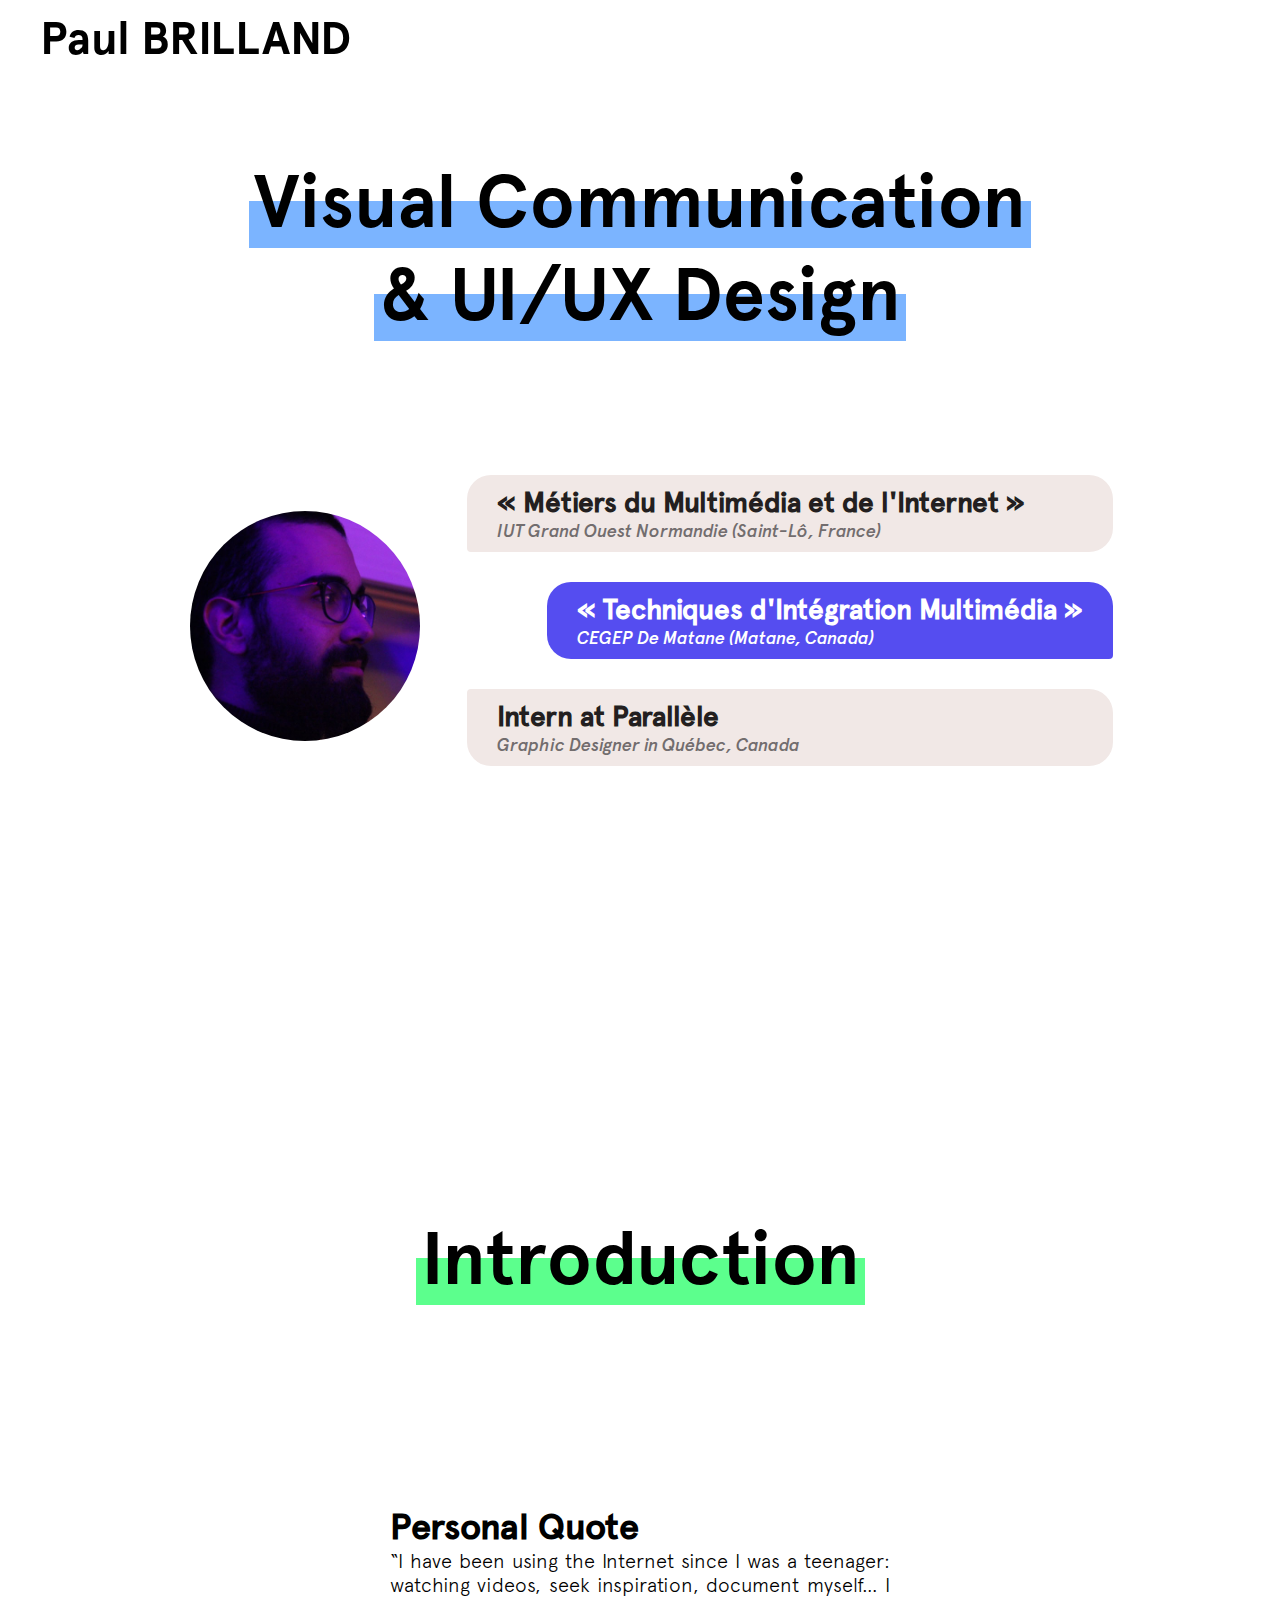
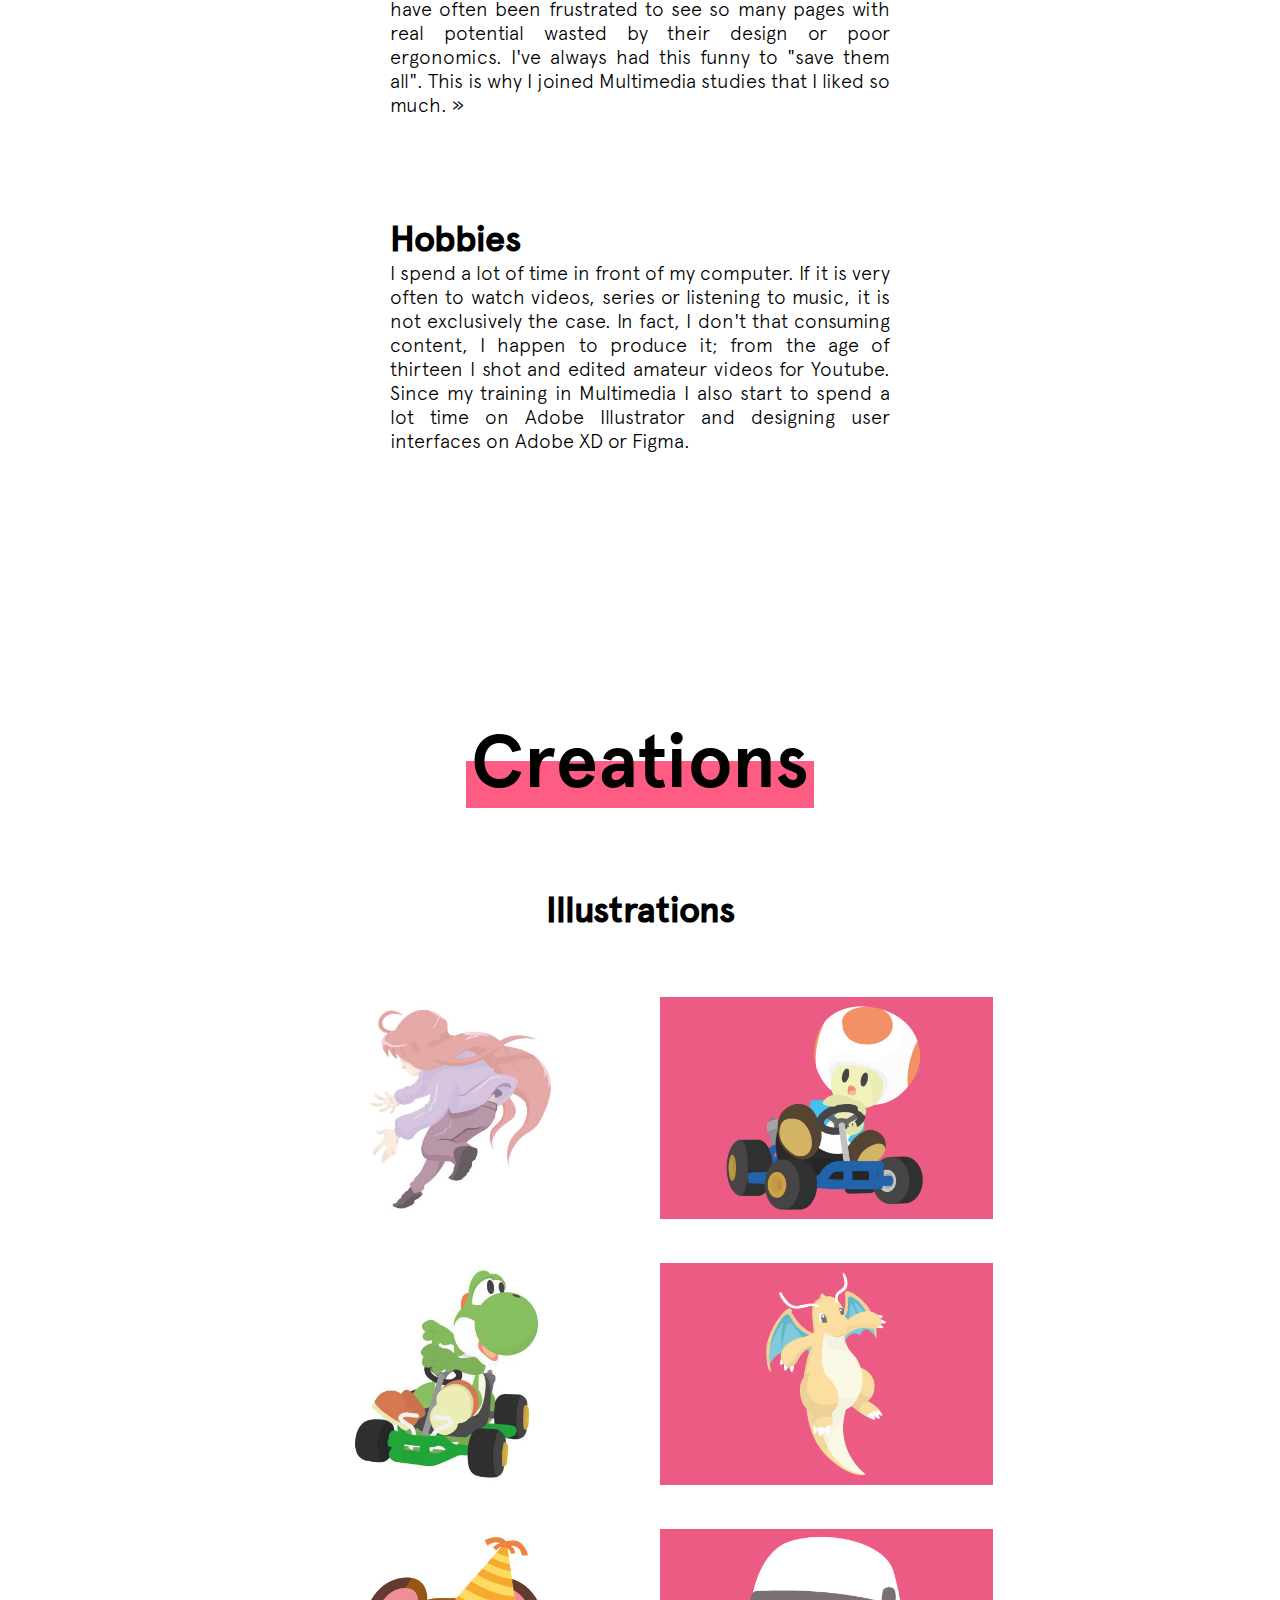
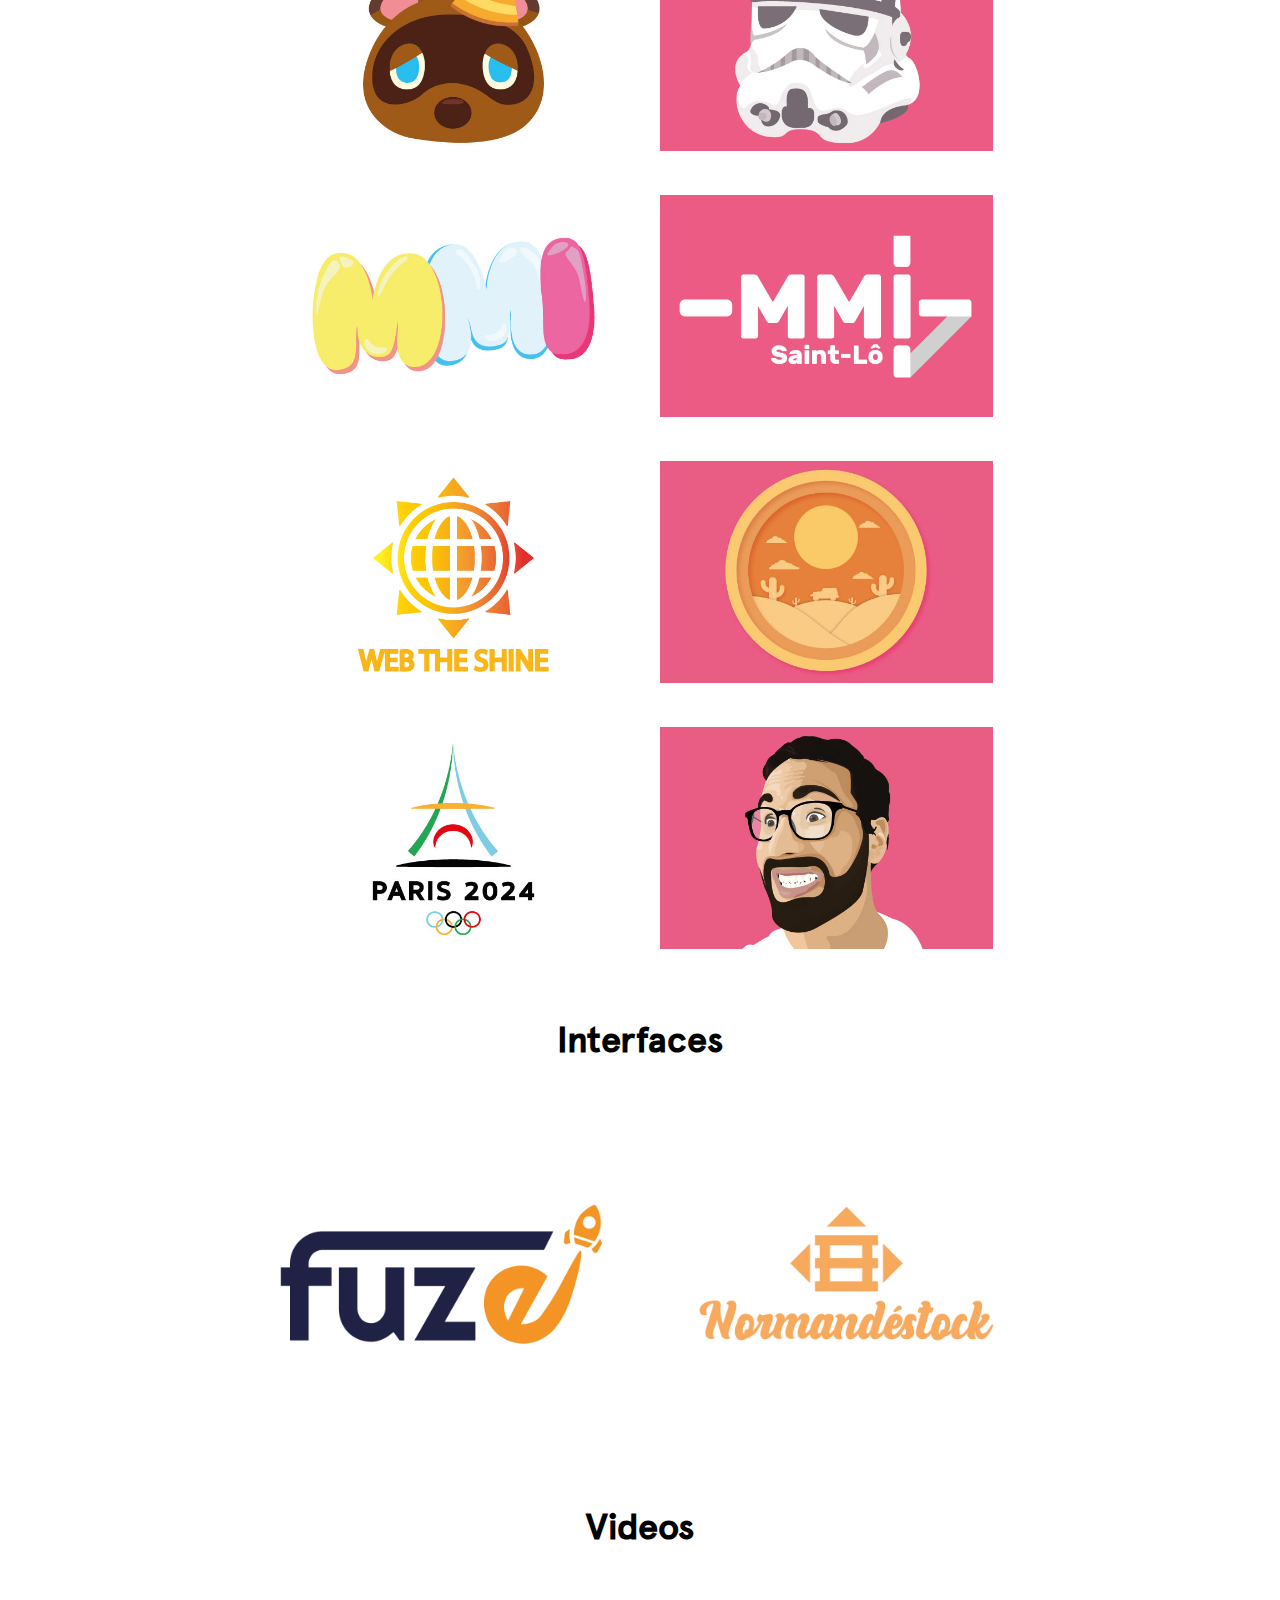
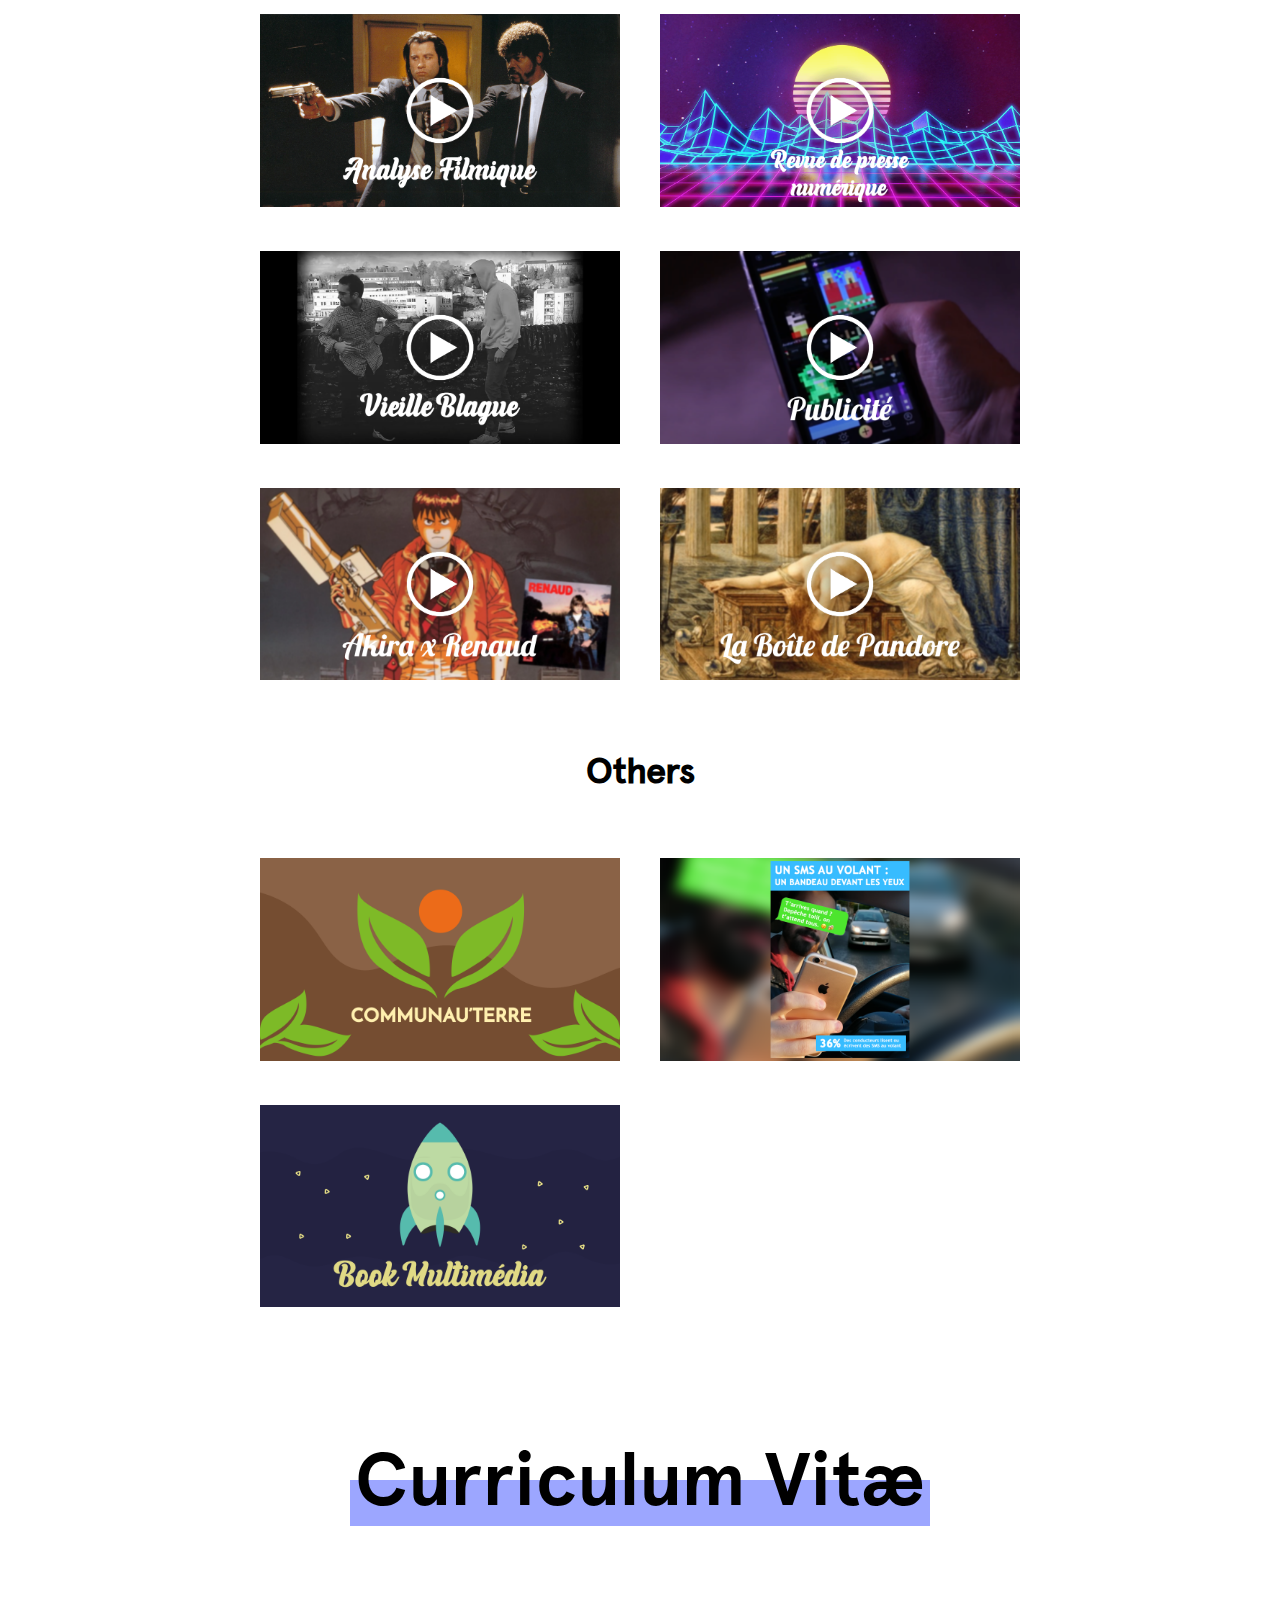
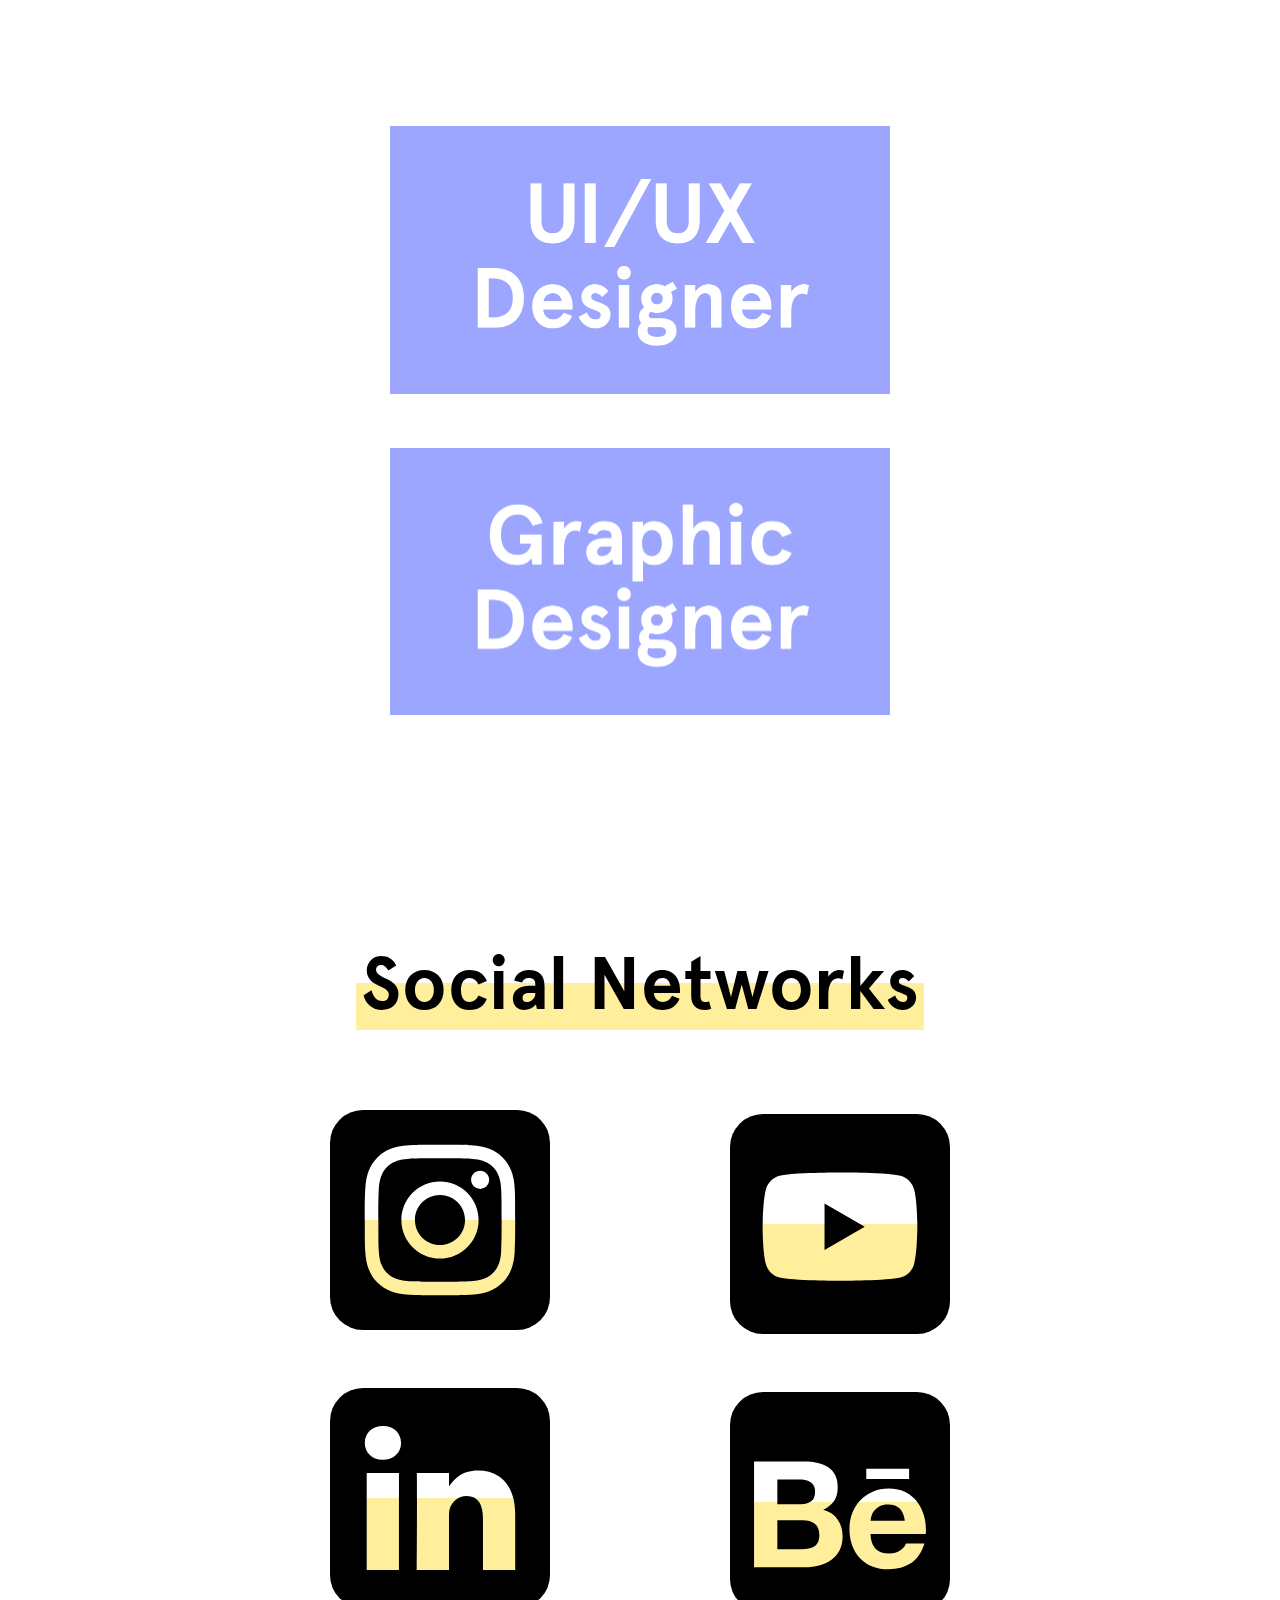
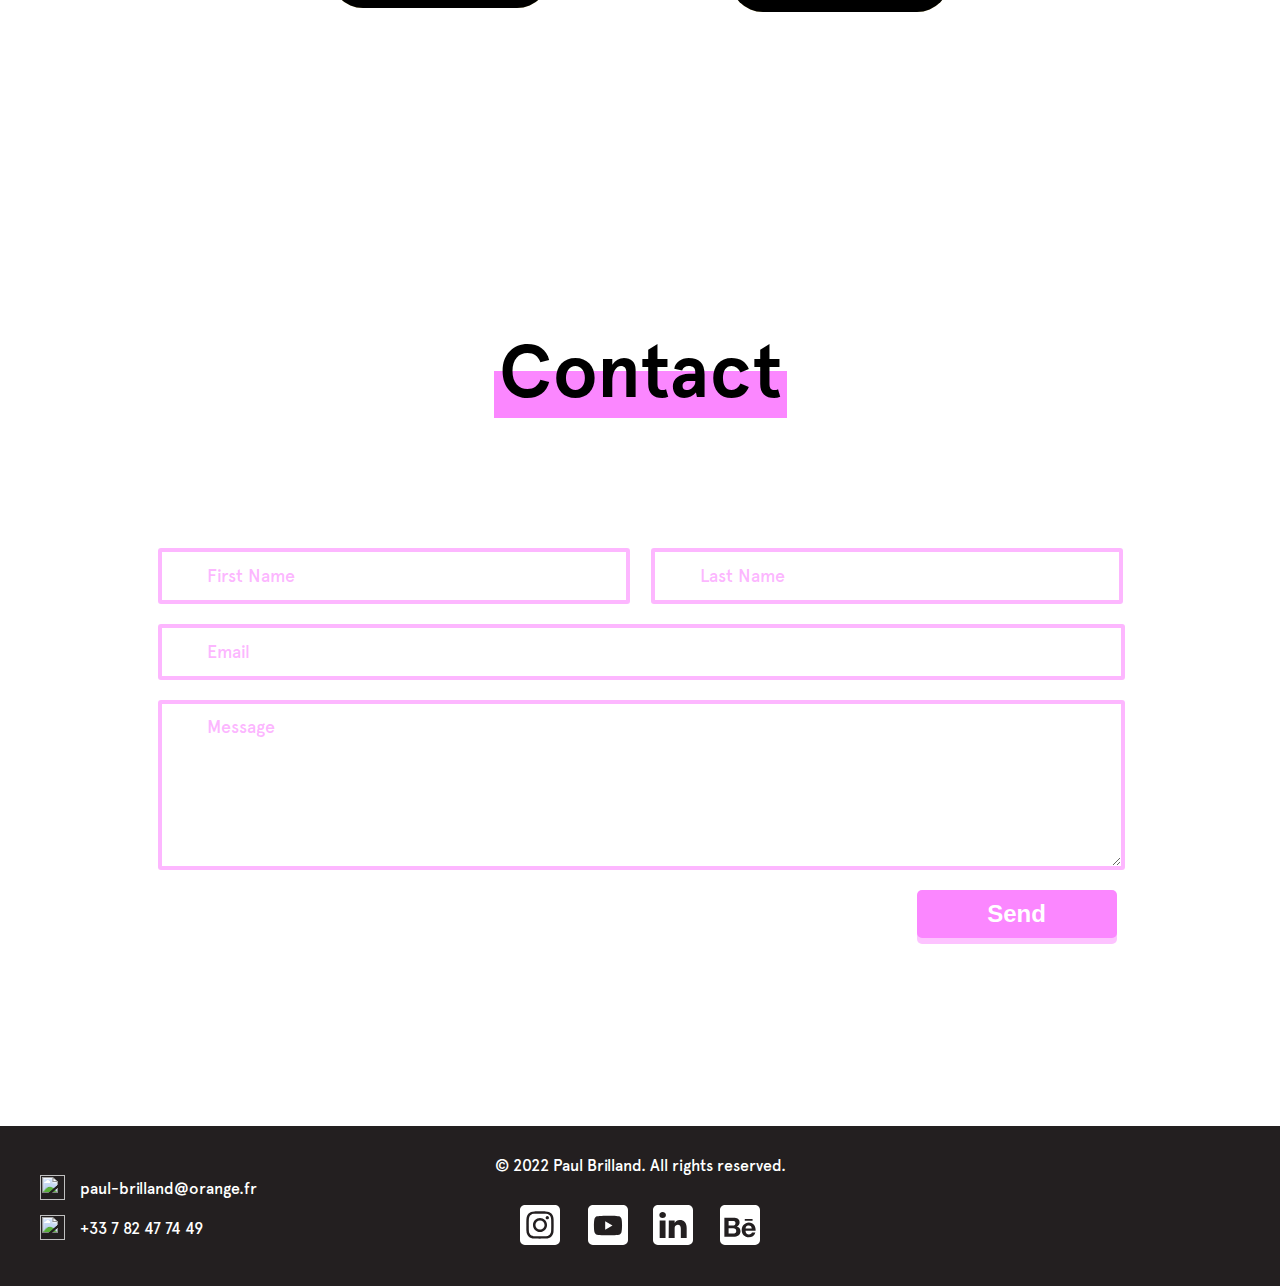
==== commit a74f0586: "Update english.html" ====
--- a/english.html
+++ b/english.html
@@ -48,8 +48,8 @@
             </a>
             <a href="https://www.linkedin.com/in/paul-brilland-multim%C3%A9dia/">
             <div class="textes" id="txt3">
-                <h3>Looking for a Traineeship</h3>
-                <p>Visual communication & UI/UX Design (Montréal/Québec, Canada)</p>
+                <h3>Intern at Parallèle</h3>
+                <p>Graphic Designer in Québec, Canada</p>
             </div>
             </a>
         </div>
@@ -243,4 +243,4 @@
 </body>
 <script type="text/javascript" src="main.js"></script>
 
-</html>+</html>
